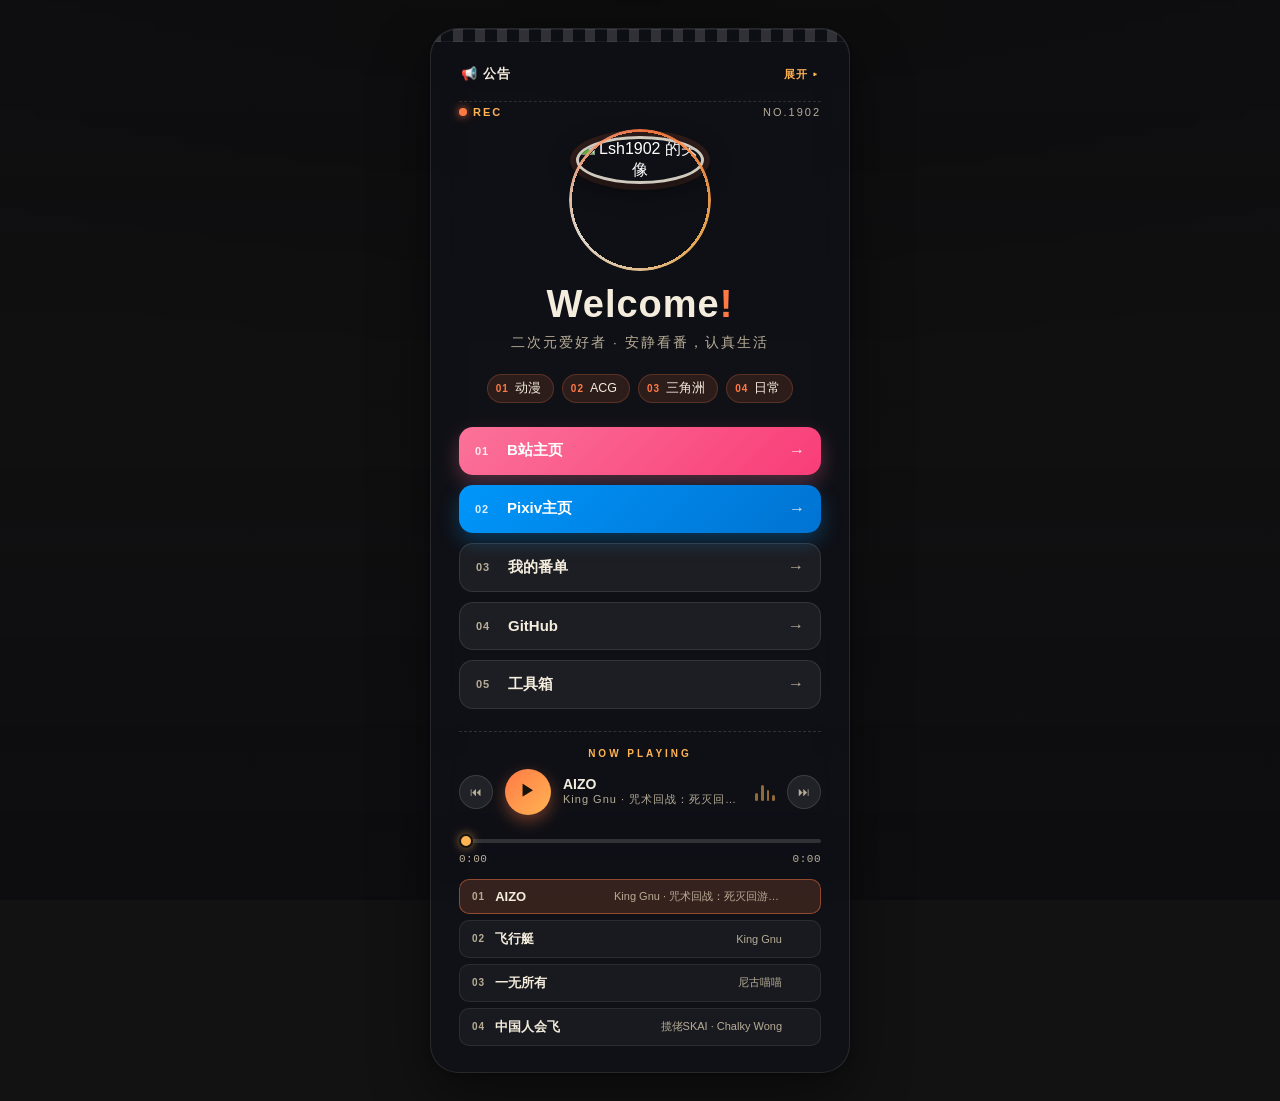
==== index.html @ d54d2b0d "feat: 提高主卡透明度透出背景，新增 Pixiv 主页按钮（Pixiv 蓝 #0096fa）" ====
<!DOCTYPE html>
<html lang="zh-CN">
<head>
  <meta charset="UTF-8" />
  <meta name="viewport" content="width=device-width, initial-scale=1.0"/>
  <meta name="color-scheme" content="dark" />
  <meta name="theme-color" content="#11131a" />
  <title>Lsh1902の主页</title>
  <meta name="description" content="Lsh1902 的个人主页 - 二次元爱好者，安静看番，认真生活。" />
  <!-- 预连接外部资源，减少连接建立延迟（jsDelivr 分发背景与音乐，img.cdn1.vip 仅存头像/图标） -->
  <link rel="preconnect" href="https://gcore.jsdelivr.net" crossorigin />
  <link rel="preconnect" href="https://img.cdn1.vip" crossorigin />
  <link rel="dns-prefetch" href="https://gcore.jsdelivr.net" />
  <link rel="dns-prefetch" href="https://img.cdn1.vip" />
  <link rel="icon" href="https://img.cdn1.vip/i/69c38360c02af_1774420832.webp" type="image/x-icon">
  <link rel="shortcut icon" href="https://img.cdn1.vip/i/69c38360c02af_1774420832.webp" type="image/x-icon">
  <!-- 预加载首屏关键资源：头像（LCP 元素），仅此一张 -->
  <link rel="preload" as="image" href="https://img.cdn1.vip/i/69c380c30640c_1774420163.jpg" />
  <style>
    :root {
      color-scheme: dark;    /* 系统深色模式：原生控件使用深色渲染，避免表单/滚动条变亮 */
      --ink: #f4ecdd;        /* 米白主文字 */
      --ink-dim: #b8ad97;    /* 次级文字 */
      --accent: #ff7a45;     /* 暖橙强调 */
      --accent-2: #ffb454;   /* 琥珀 */
      --bili: #fb7299;       /* B站品牌粉 */
      --pixiv: #0096fa;      /* Pixiv 品牌蓝 */
      --panel: rgba(17, 19, 26, 0.62);
      --panel-border: rgba(255, 255, 255, 0.1);
      --ease-out: cubic-bezier(0.22, 1, 0.36, 1);
    }

    * {
      margin: 0;
      padding: 0;
      box-sizing: border-box;
    }

    body {
      color-scheme: dark;    /* 与 :root 保持一致，body 层原生控件同样渲染为深色 */
      font-family: "PingFang SC", "Microsoft YaHei", "Hiragino Sans GB", sans-serif;
      min-height: 100vh;
      min-height: 100dvh;
      overflow-x: hidden;
      display: flex;
      align-items: center;
      justify-content: center;
      padding: clamp(16px, 4vw, 28px);
      position: relative;
      /* 防止Dark Reader修改body背景 */
      background: transparent !important;
    }

    /* 背景轮播样式 - 关键修复：添加!important和Dark Reader豁免 */
    .bg-slider {
      position: fixed !important;
      top: 0 !important;
      left: 0 !important;
      width: 100% !important;
      height: 100% !important;
      z-index: -9999 !important; /* 强制底层显示，避免被遮挡 */
      /* 豁免Dark Reader修改 */
      --darkreader-inline-bgimage: none !important;
      background: transparent !important;
    }
    .bg-slide {
      position: absolute !important;
      top: 0 !important;
      left: 0 !important;
      width: 100% !important;
      height: 100% !important;
      background-size: cover !important;
      background-position: center !important;
      opacity: 0 !important;
      transition: opacity 1.5s ease-in-out !important;
      /* 关键：禁止Dark Reader反转图片颜色 */
      filter: none !important;
      --darkreader-inline-filter: none !important;
    }
    .bg-slide.active {
      opacity: 1 !important; /* 强制显示激活的轮播图 */
    }

    /* 深色渐变遮罩：压暗轮播图，突出卡片、保证文字对比度 */
    body::before {
      content: '';
      position: fixed;
      top: 0;
      left: 0;
      width: 100%;
      height: 100%;
      background:
        radial-gradient(120% 80% at 50% 0%, rgba(0, 0, 0, 0.15) 0%, transparent 55%),
        linear-gradient(180deg, rgba(10, 10, 14, 0.42) 0%, rgba(10, 10, 14, 0.24) 45%, rgba(10, 10, 14, 0.56) 100%);
      pointer-events: none;
      z-index: -1;
      /* 豁免Dark Reader修改 */
      --darkreader-inline-bgimage: none !important;
      opacity: 1 !important;
    }

    .container {
      position: relative;
      z-index: 1;
      width: 100%;
      max-width: 420px;
    }

    /* ===== 主卡：磁带放映面板 ===== */
    .card {
      position: relative;
      background: var(--panel);
      backdrop-filter: blur(14px) saturate(1.15);
      -webkit-backdrop-filter: blur(14px) saturate(1.15);
      border-radius: 28px;
      padding: 30px 28px 26px;
      box-shadow:
        0 24px 60px rgba(0, 0, 0, 0.45),
        0 2px 8px rgba(0, 0, 0, 0.3),
        inset 0 1px 0 rgba(255, 255, 255, 0.08);
      border: 1px solid var(--panel-border);
      text-align: center;
      overflow: hidden;
      /* 适配Dark Reader的卡片背景 */
      --darkreader-inline-bgcolor: rgba(17, 19, 26, 0.62) !important;
      --darkreader-inline-border: 1px solid rgba(90, 90, 110, 0.4) !important;
    }

    /* 顶部胶片齿孔条 */
    .card::before {
      content: '';
      position: absolute;
      top: 0;
      left: 0;
      right: 0;
      height: 12px;
      background-image: repeating-linear-gradient(
        90deg,
        rgba(255, 255, 255, 0.14) 0 10px,
        transparent 10px 22px
      );
      border-bottom: 1px solid rgba(255, 255, 255, 0.06);
      --darkreader-inline-bgimage: none !important;
      filter: none !important;
    }

    /* 左上角 REC 标 / 右上角编号 */
    .card-top {
      display: flex;
      justify-content: space-between;
      align-items: center;
      margin: 2px 0 18px;
      font-size: 11px;
      letter-spacing: 2px;
      color: var(--ink-dim);
      text-transform: uppercase;
      --darkreader-inline-color: #b8ad97 !important;
    }
    .card-top .rec {
      display: inline-flex;
      align-items: center;
      gap: 6px;
      color: var(--accent-2);
      font-weight: 700;
      --darkreader-inline-color: #ffb454 !important;
    }
    .card-top .rec::before {
      content: '';
      width: 8px;
      height: 8px;
      border-radius: 50%;
      background: var(--accent);
      box-shadow: 0 0 8px rgba(255, 122, 69, 0.9);
      --darkreader-inline-bgcolor: #ff7a45 !important;
      --darkreader-inline-boxshadow: 0 0 8px rgba(255, 122, 69, 0.9) !important;
    }

    /* ===== 头像：唱片风格，外环缓转 ===== */
    .avatar-wrap {
      position: relative;
      width: 128px;
      height: 128px;
      margin: 4px auto 18px;
    }
    .avatar-ring {
      position: absolute;
      inset: -7px;
      border-radius: 50%;
      background: conic-gradient(from 0deg, var(--accent), var(--accent-2), var(--ink), var(--accent));
      animation: spin 16s linear infinite;
      -webkit-mask: radial-gradient(farthest-side, transparent calc(100% - 3px), #000 calc(100% - 3px));
              mask: radial-gradient(farthest-side, transparent calc(100% - 3px), #000 calc(100% - 3px));
      opacity: 0.9;
      --darkreader-inline-bgimage: none !important;
    }
    @keyframes spin {
      to { transform: rotate(360deg); }
    }
    .avatar {
      width: 128px;
      height: 128px;
      border-radius: 50%;
      object-fit: cover;
      border: 3px solid rgba(244, 236, 221, 0.85);
      box-shadow: 0 6px 24px rgba(0, 0, 0, 0.5), 0 0 0 6px rgba(255, 122, 69, 0.14);
      filter: none !important;
      --darkreader-inline-border: 3px solid rgba(244, 236, 221, 0.85) !important;
    }

    /* ===== 名字与签名 ===== */
    .name {
      font-size: clamp(30px, 8vw, 38px);
      font-weight: 800;
      letter-spacing: 1px;
      color: var(--ink);
      margin-bottom: 6px;
      line-height: 1.2;
      --darkreader-inline-color: #f4ecdd !important;
    }
    .name .dot {
      color: var(--accent);
      --darkreader-inline-color: #ff7a45 !important;
    }
    .sign {
      font-size: 13.5px;
      letter-spacing: 2px;
      color: var(--ink-dim);
      margin-bottom: 22px;
      --darkreader-inline-color: #b8ad97 !important;
    }

    /* ===== 标签：编号胶囊 ===== */
    .tags {
      display: flex;
      flex-wrap: wrap;
      justify-content: center;
      gap: 8px;
      margin-bottom: 24px;
    }
    .tag {
      display: inline-flex;
      align-items: center;
      gap: 6px;
      padding: 5px 12px 5px 8px;
      background: rgba(255, 122, 69, 0.12);
      color: var(--ink);
      border: 1px solid rgba(255, 122, 69, 0.22);
      border-radius: 999px;
      font-size: 12.5px;
      font-weight: 500;
      --darkreader-inline-bgcolor: rgba(255, 122, 69, 0.12) !important;
      --darkreader-inline-color: #f4ecdd !important;
      --darkreader-inline-border: 1px solid rgba(255, 122, 69, 0.22) !important;
    }
    .tag .no {
      font-size: 10px;
      font-weight: 800;
      color: var(--accent);
      letter-spacing: 1px;
      --darkreader-inline-color: #ff7a45 !important;
    }

    /* ===== 链接：目录式条目 ===== */
    .links {
      display: flex;
      flex-direction: column;
      gap: 10px;
      margin-bottom: 22px;
    }
    .btn {
      display: flex;
      align-items: center;
      gap: 12px;
      padding: 14px 16px;
      border-radius: 14px;
      text-decoration: none;
      font-weight: 600;
      font-size: 15px;
      color: var(--ink);
      background: rgba(255, 255, 255, 0.06);
      border: 1px solid rgba(255, 255, 255, 0.1);
      min-height: 48px;
      transition: transform 0.25s var(--ease-out), background 0.25s, box-shadow 0.25s, border-color 0.25s;
      --darkreader-inline-bgcolor: rgba(255, 255, 255, 0.06) !important;
      --darkreader-inline-color: #f4ecdd !important;
      --darkreader-inline-border: 1px solid rgba(255, 255, 255, 0.1) !important;
    }
    .btn .idx {
      font-size: 11px;
      font-weight: 800;
      letter-spacing: 1px;
      color: var(--ink-dim);
      width: 20px;
      text-align: left;
      --darkreader-inline-color: #b8ad97 !important;
    }
    .btn .label {
      flex: 1;
      text-align: left;
    }
    .btn .arrow {
      font-size: 16px;
      color: var(--ink-dim);
      transition: transform 0.25s var(--ease-out), color 0.25s;
      --darkreader-inline-color: #b8ad97 !important;
    }
    .btn:hover {
      transform: translateX(4px);
      background: rgba(255, 122, 69, 0.14);
      border-color: rgba(255, 122, 69, 0.4);
      box-shadow: 0 6px 18px rgba(0, 0, 0, 0.25);
    }
    .btn:hover .arrow {
      transform: translateX(3px);
      color: var(--accent);
      --darkreader-inline-color: #ff7a45 !important;
    }
    .btn:active {
      transform: translateX(1px) scale(0.99);
    }
    /* B站品牌粉突出 */
    .btn-bilibili {
      background: linear-gradient(135deg, var(--bili), #f93d78);
      border: none;
      color: #fff;
      box-shadow: 0 8px 20px rgba(251, 114, 153, 0.3);
      --darkreader-inline-bgimage: none !important;
      --darkreader-inline-bgcolor: #fb7299 !important;
      --darkreader-inline-color: #fff !important;
    }
    .btn-bilibili:hover {
      background: linear-gradient(135deg, #fb85a8, #f42e6f);
      transform: translateY(-2px) translateX(0);
      box-shadow: 0 12px 26px rgba(251, 114, 153, 0.4);
      --darkreader-inline-bgcolor: #fb85a8 !important;
    }
    .btn-bilibili .idx, .btn-bilibili .arrow { color: rgba(255, 255, 255, 0.85); }
    .btn-bilibili:hover .arrow { color: #fff; }

    /* Pixiv 品牌蓝突出 */
    .btn-pixiv {
      background: linear-gradient(135deg, var(--pixiv), #0073d2);
      border: none;
      color: #fff;
      box-shadow: 0 8px 20px rgba(0, 150, 246, 0.3);
      --darkreader-inline-bgimage: none !important;
      --darkreader-inline-bgcolor: #0096fa !important;
      --darkreader-inline-color: #fff !important;
    }
    .btn-pixiv:hover {
      background: linear-gradient(135deg, #1aa3ff, #0069c4);
      transform: translateY(-2px) translateX(0);
      box-shadow: 0 12px 26px rgba(0, 150, 246, 0.45);
      --darkreader-inline-bgcolor: #1aa3ff !important;
    }
    .btn-pixiv .idx, .btn-pixiv .arrow { color: rgba(255, 255, 255, 0.85); }
    .btn-pixiv:hover .arrow { color: #fff; }

    /* ===== 番单面板：紧贴「我的番单」按钮下方展开 ===== */
    .fav-panel {
      margin: 2px 0 14px;
      padding: 16px 14px 8px;
      border-radius: 16px;
      background: rgba(255, 255, 255, 0.05);
      border: 1px solid rgba(255, 255, 255, 0.1);
      text-align: left;
      --darkreader-inline-bgcolor: rgba(255, 255, 255, 0.05) !important;
      --darkreader-inline-border: 1px solid rgba(255, 255, 255, 0.1) !important;
    }
    .fav-group-title {
      font-size: 11px;
      letter-spacing: 2px;
      font-weight: 700;
      color: var(--accent-2);
      margin: 4px 0 8px;
      --darkreader-inline-color: #ffb454 !important;
    }
    .fav-group + .fav-group { margin-top: 10px; }
    .fav-item {
      display: flex;
      align-items: center;
      gap: 10px;
      padding: 10px 12px;
      margin-bottom: 6px;
      border-radius: 12px;
      text-decoration: none;
      font-size: 13.5px;
      font-weight: 600;
      background: linear-gradient(135deg, var(--bili), #f93d78);
      border: none;
      color: #fff;
      box-shadow: 0 4px 12px rgba(251, 114, 153, 0.25);
      transition: transform 0.2s var(--ease-out), box-shadow 0.2s;
      --darkreader-inline-bgimage: none !important;
      --darkreader-inline-bgcolor: #fb7299 !important;
      --darkreader-inline-color: #fff !important;
    }
    .fav-item:hover {
      transform: translateX(3px);
      box-shadow: 0 6px 16px rgba(251, 114, 153, 0.4);
      --darkreader-inline-bgcolor: #fb85a8 !important;
    }
    .fav-idx {
      font-size: 10px;
      font-weight: 800;
      letter-spacing: 1px;
      color: rgba(255, 255, 255, 0.75);
    }
    .fav-name { flex: 1; }
    .fav-item .arrow { color: rgba(255, 255, 255, 0.85); font-size: 15px; }

    /* ===== 音乐播放器：NOW PLAYING 条 ===== */
    .music-player {
      border-top: 1px dashed rgba(255, 255, 255, 0.14);
      padding-top: 16px;
      --darkreader-inline-border: 1px dashed rgba(255, 255, 255, 0.14) !important;
    }
    .now-label {
      font-size: 10px;
      letter-spacing: 3px;
      color: var(--accent-2);
      font-weight: 700;
      margin-bottom: 10px;
      text-transform: uppercase;
      --darkreader-inline-color: #ffb454 !important;
    }
    .music-row {
      display: flex;
      align-items: center;
      gap: 12px;
    }
    .music-title {
      flex: 1;
      min-width: 0; /* 允许 flex 收缩，防止长标题把控件挤出卡片 */
      text-align: left;
      font-size: 14px;
      color: var(--ink);
      font-weight: 600;
      --darkreader-inline-color: #f4ecdd !important;
    }
    .music-title small {
      display: block;
      font-size: 11px;
      font-weight: 400;
      color: var(--ink-dim);
      letter-spacing: 1px;
      white-space: nowrap;
      overflow: hidden;
      text-overflow: ellipsis;
      --darkreader-inline-color: #b8ad97 !important;
    }
    #trackName {
      display: block;
      white-space: nowrap;
      overflow: hidden;
      text-overflow: ellipsis;
    }
    .control-btn {
      width: 46px;
      height: 46px;
      border-radius: 50%;
      background: linear-gradient(135deg, var(--accent), var(--accent-2));
      color: #16130c;
      border: none;
      font-size: 16px;
      cursor: pointer;
      display: flex;
      align-items: center;
      justify-content: center;
      box-shadow: 0 6px 16px rgba(255, 122, 69, 0.4);
      transition: transform 0.2s var(--ease-out), box-shadow 0.2s, background 0.2s;
      --darkreader-inline-bgimage: none !important;
      --darkreader-inline-bgcolor: #ff7a45 !important;
      --darkreader-inline-color: #16130c !important;
    }
    .control-btn:hover {
      transform: scale(1.08);
      box-shadow: 0 8px 22px rgba(255, 122, 69, 0.55);
    }
    .control-btn:active {
      transform: scale(0.95);
    }
    /* 上一首 / 下一首：幽灵小圆钮 */
    .control-btn.mini-btn {
      width: 34px;
      height: 34px;
      font-size: 12px;
      background: rgba(255, 255, 255, 0.08);
      color: var(--ink-dim);
      box-shadow: none;
      border: 1px solid rgba(255, 255, 255, 0.12);
      --darkreader-inline-bgcolor: rgba(255, 255, 255, 0.08) !important;
      --darkreader-inline-color: #b8ad97 !important;
      --darkreader-inline-border: 1px solid rgba(255, 255, 255, 0.12) !important;
    }
    .control-btn.mini-btn:hover {
      color: var(--accent);
      background: rgba(255, 122, 69, 0.14);
      border-color: rgba(255, 122, 69, 0.4);
      --darkreader-inline-color: #ff7a45 !important;
      --darkreader-inline-bgcolor: rgba(255, 122, 69, 0.14) !important;
    }
    /* 均衡器动效 */
    .eq {
      display: inline-flex;
      align-items: flex-end;
      gap: 3px;
      height: 18px;
      width: 20px;
      opacity: 0.55;
    }
    .eq span {
      width: 3px;
      background: var(--accent-2);
      border-radius: 2px;
      animation: eq-bounce 1.1s ease-in-out infinite;
    }
    .eq span:nth-child(1) { height: 8px; animation-delay: 0s; }
    .eq span:nth-child(2) { height: 16px; animation-delay: 0.18s; }
    .eq span:nth-child(3) { height: 11px; animation-delay: 0.36s; }
    .eq span:nth-child(4) { height: 6px; animation-delay: 0.1s; }
    @keyframes eq-bounce {
      0%, 100% { transform: scaleY(0.5); }
      50% { transform: scaleY(1); }
    }

    /* ===== 播放进度条：轨道 + 滑块 + 时间 ===== */
    .progress-area {
      margin-top: 14px;
    }
    .progress {
      -webkit-appearance: none;
      appearance: none;
      width: 100%;
      height: 4px;
      border-radius: 999px;
      /* 已播放部分通过 --progress 变量动态填充 */
      background: linear-gradient(to right, var(--accent-2) 0%, var(--accent-2) var(--progress, 0%), rgba(255, 255, 255, 0.14) var(--progress, 0%));
      outline: none;
      cursor: pointer;
      /* Dark Reader 豁免：保留自绘轨道颜色 */
      --darkreader-inline-background: linear-gradient(to right, #ffb454 0%, #ffb454 var(--progress, 0%), rgba(255, 255, 255, 0.14) var(--progress, 0%)) !important;
    }
    .progress::-webkit-slider-thumb {
      -webkit-appearance: none;
      appearance: none;
      width: 14px;
      height: 14px;
      border-radius: 50%;
      background: var(--accent-2);
      border: 2px solid #16130c;
      box-shadow: 0 0 10px rgba(255, 180, 84, 0.55);
      transition: transform 0.15s var(--ease-out);
      --darkreader-inline-background: #ffb454 !important;
      --darkreader-inline-border: 2px solid #16130c !important;
      --darkreader-inline-boxshadow: 0 0 10px rgba(255, 180, 84, 0.55) !important;
    }
    .progress::-webkit-slider-thumb:hover {
      transform: scale(1.15);
    }
    .progress:focus-visible {
      box-shadow: 0 0 0 3px rgba(255, 180, 84, 0.3);
    }
    .progress::-moz-range-track {
      height: 4px;
      border-radius: 999px;
      background: rgba(255, 255, 255, 0.14);
      --darkreader-inline-background: rgba(255, 255, 255, 0.14) !important;
    }
    /* Firefox 依据 input value 自动填充已播放部分 */
    .progress::-moz-range-progress {
      height: 4px;
      border-radius: 999px;
      background: var(--accent-2);
      --darkreader-inline-background: #ffb454 !important;
    }
    .progress::-moz-range-thumb {
      width: 14px;
      height: 14px;
      border-radius: 50%;
      background: var(--accent-2);
      border: 2px solid #16130c;
      box-shadow: 0 0 10px rgba(255, 180, 84, 0.55);
      --darkreader-inline-background: #ffb454 !important;
      --darkreader-inline-border: 2px solid #16130c !important;
      --darkreader-inline-boxshadow: 0 0 10px rgba(255, 180, 84, 0.55) !important;
    }
    .progress-time {
      display: flex;
      justify-content: space-between;
      margin-top: 6px;
      font-family: "SFMono-Regular", Consolas, "Liberation Mono", monospace;
      font-size: 11px;
      letter-spacing: 0.5px;
      color: var(--ink-dim);
      --darkreader-inline-color: #b8ad97 !important;
    }

    /* ===== 完整歌曲列表 ===== */
    .song-list {
      list-style: none;
      margin: 14px 0 0;
      padding: 0;
      display: flex;
      flex-direction: column;
      gap: 6px;
    }
    .song-item {
      width: 100%;
      display: flex;
      align-items: center;
      gap: 10px;
      padding: 9px 12px;
      border-radius: 10px;
      border: 1px solid rgba(255, 255, 255, 0.08);
      background: rgba(255, 255, 255, 0.04);
      color: var(--ink);
      font-size: 13px;
      font-weight: 500;
      cursor: pointer;
      text-align: left;
      transition: background 0.2s, border-color 0.2s, transform 0.2s var(--ease-out);
      --darkreader-inline-bgcolor: rgba(255, 255, 255, 0.04) !important;
      --darkreader-inline-color: #f4ecdd !important;
      --darkreader-inline-border: 1px solid rgba(255, 255, 255, 0.08) !important;
    }
    .song-item:hover {
      background: rgba(255, 122, 69, 0.12);
      border-color: rgba(255, 122, 69, 0.3);
      --darkreader-inline-bgcolor: rgba(255, 122, 69, 0.12) !important;
    }
    .song-item.active {
      background: rgba(255, 122, 69, 0.16);
      border-color: rgba(255, 122, 69, 0.45);
      --darkreader-inline-bgcolor: rgba(255, 122, 69, 0.16) !important;
    }
    .song-idx {
      font-size: 10px;
      font-weight: 800;
      letter-spacing: 1px;
      color: var(--ink-dim);
      --darkreader-inline-color: #b8ad97 !important;
    }
    .song-name { flex: 1; font-weight: 600; }
    .song-meta {
      font-size: 11px;
      color: var(--ink-dim);
      max-width: 50%;
      white-space: nowrap;
      overflow: hidden;
      text-overflow: ellipsis;
      --darkreader-inline-color: #b8ad97 !important;
    }
    .song-state {
      width: 16px;
      text-align: center;
      color: var(--accent-2);
      --darkreader-inline-color: #ffb454 !important;
    }

    audio { display: none; }

    /* ===== 公告栏（Markdown）：置于卡片顶部，与播放器同款深色风格，多条可折叠/滚动 ===== */
    .announce {
      margin: 0 0 4px;
      padding: 0 0 12px;
      border-bottom: 1px dashed rgba(255, 255, 255, 0.12);
      text-align: left;
    }
    .announce-toggle {
      width: 100%;
      display: flex;
      align-items: center;
      justify-content: space-between;
      background: none;
      border: none;
      color: var(--ink);
      font-family: inherit;
      font-size: 13px;
      font-weight: 700;
      letter-spacing: 1px;
      cursor: pointer;
      padding: 6px 2px;
      --darkreader-inline-color: #f4ecdd !important;
    }
    .announce-toggle .arrow {
      color: var(--accent-2);
      font-size: 11px;
      font-weight: 600;
      --darkreader-inline-color: #ffb454 !important;
    }
    .announce-body {
      margin-top: 10px;
      max-height: 250px;
      overflow-y: auto;
      display: flex;
      flex-direction: column;
      gap: 8px;
      padding-right: 2px;
    }
    .announce-body[hidden] { display: none; }
    .announce-loading,
    .announce-empty,
    .announce-error {
      color: var(--ink-dim);
      font-size: 12px;
      text-align: center;
      padding: 12px 0;
      --darkreader-inline-color: #b8ad97 !important;
    }
    .announce-error { color: #e07a5f; --darkreader-inline-color: #e07a5f !important; }
    .announce-item {
      border: 1px solid rgba(255, 255, 255, 0.08);
      background: rgba(255, 255, 255, 0.035);
      border-radius: 12px;
      overflow: hidden;
      --darkreader-inline-bgcolor: rgba(255, 255, 255, 0.035) !important;
      --darkreader-inline-border: 1px solid rgba(255, 255, 255, 0.08) !important;
    }
    .announce-item summary {
      list-style: none;
      display: flex;
      align-items: center;
      gap: 8px;
      padding: 9px 12px;
      cursor: pointer;
      font-size: 12.5px;
      font-weight: 600;
      color: var(--ink);
      user-select: none;
      --darkreader-inline-color: #f4ecdd !important;
    }
    .announce-item summary::-webkit-details-marker { display: none; }
    .announce-item summary::after {
      content: '▸';
      margin-left: auto;
      color: var(--accent-2);
      transition: transform 0.2s var(--ease-out);
      --darkreader-inline-color: #ffb454 !important;
    }
    .announce-item[open] summary::after { transform: rotate(90deg); }
    .announce-date {
      flex: none;
      font-family: "SFMono-Regular", Consolas, "Liberation Mono", monospace;
      font-size: 10px;
      font-weight: 800;
      letter-spacing: 0.5px;
      color: var(--accent);
      background: rgba(255, 122, 69, 0.12);
      border: 1px solid rgba(255, 122, 69, 0.25);
      border-radius: 999px;
      padding: 2px 8px;
      --darkreader-inline-color: #ffb454 !important;
    }
    .announce-title { flex: 1; }
    .announce-content {
      padding: 2px 14px 12px;
      font-size: 12.5px;
      line-height: 1.7;
      color: var(--ink);
      --darkreader-inline-color: #f4ecdd !important;
    }
    .announce-content p { margin: 6px 0; }
    .announce-content ul,
    .announce-content ol { margin: 6px 0; padding-left: 18px; }
    .announce-content li { margin: 3px 0; }
    .announce-content code {
      font-family: "SFMono-Regular", Consolas, "Liberation Mono", monospace;
      background: rgba(255, 122, 69, 0.12);
      color: var(--accent-2);
      border-radius: 4px;
      padding: 1px 5px;
      font-size: 11.5px;
      --darkreader-inline-color: #ffb454 !important;
    }
    .announce-content pre {
      background: rgba(0, 0, 0, 0.35);
      border: 1px solid rgba(255, 255, 255, 0.08);
      border-radius: 8px;
      padding: 8px 10px;
      overflow-x: auto;
      --darkreader-inline-bgcolor: rgba(0, 0, 0, 0.35) !important;
    }
    .announce-content pre code { background: none; padding: 0; }
    .announce-content a { color: var(--accent-2); text-decoration: underline; }
    .announce-content blockquote {
      margin: 6px 0;
      padding-left: 10px;
      border-left: 3px solid var(--accent-2);
      color: var(--ink-dim);
      --darkreader-inline-color: #b8ad97 !important;
    }
    .announce-content hr {
      border: none;
      border-top: 1px solid rgba(255, 255, 255, 0.1);
      margin: 8px 0;
    }

    /* 键盘焦点可见 */
    a:focus-visible,
    button:focus-visible {
      outline: 2px solid var(--accent);
      outline-offset: 3px;
      border-radius: 12px;
    }

    /* ===== 小屏适配（≤ 480px）：触控友好、内容不溢出 ===== */
    @media (max-width: 480px) {
      body { padding: 12px; }
      /* 卡片：收窄内边距，圆角略减 */
      .card {
        padding: 22px 18px 20px;
        border-radius: 22px;
      }
      .card-top { margin: 0 0 14px; }
      /* 头像：小幅缩小，外环按比例收缩 */
      .avatar-wrap { width: 104px; height: 104px; margin: 2px auto 14px; }
      .avatar-ring { inset: -6px; }
      .avatar { width: 104px; height: 104px; }
      .name { font-size: 26px; }
      .sign { font-size: 12px; letter-spacing: 1.5px; margin-bottom: 18px; }
      .tags { gap: 6px; margin-bottom: 20px; }
      .tag { padding: 5px 10px 5px 7px; font-size: 12px; }
      .links { gap: 8px; margin-bottom: 18px; }
      /* 按钮：保持 ≥44px 触摸高度 */
      .btn { padding: 13px 14px; min-height: 48px; font-size: 14px; }
      /* 番单面板：收窄内边距，条目保持可点按高度 */
      .fav-panel { padding: 14px 12px 6px; }
      .fav-item { padding: 11px 12px; }
      /* 播放器：标题字号略降，进度条加粗放大滑块便于触控 */
      .music-player { padding-top: 14px; }
      .now-label { margin-bottom: 8px; }
      .music-title { font-size: 13px; }
      .music-title small { font-size: 10.5px; }
      .control-btn { width: 44px; height: 44px; }
      .control-btn.mini-btn { width: 32px; height: 32px; }
      .progress { height: 6px; }
      .progress::-webkit-slider-thumb { width: 20px; height: 20px; }
      .progress::-moz-range-thumb { width: 20px; height: 20px; }
      .progress::-moz-range-track { height: 6px; }
      .progress::-moz-range-progress { height: 6px; }
      .progress-time { font-size: 10.5px; }
      /* 歌曲列表：行高增大、元信息收窄，方便点按 */
      .song-list { gap: 6px; margin-top: 12px; }
      .song-item { padding: 12px; min-height: 44px; }
      .song-meta { max-width: 45%; }
    }

    /* 动效降级：尊重系统的"减少动态效果"偏好 */
    @media (prefers-reduced-motion: reduce) {
      .avatar-ring { animation: none; }
      .eq span { animation: none; }
      .bg-slide { transition: opacity 0.3s ease-in-out !important; }
      .btn, .control-btn, .arrow { transition: none; }
    }
  </style>
</head>

<body>
  <!-- 关键：添加data-darkreader-ignore属性，让Dark Reader完全忽略轮播层 -->
  <!-- 性能优化：所有背景图统一 data-bg 懒加载（轮播前一刻才请求），避免无 data-bg 被覆盖为 url('undefined') -->
  <div class="bg-slider" data-darkreader-ignore>
    <div class="bg-slide active" data-bg="https://gcore.jsdelivr.net/gh/Lsh1902/Lsh1902.github.io@main/assets/bg/bg1.bin" data-bg-m="https://gcore.jsdelivr.net/gh/Lsh1902/Lsh1902.github.io@main/assets/bg/bg1m.bin" data-mime="image/webp"></div>
    <div class="bg-slide" data-bg="https://gcore.jsdelivr.net/gh/Lsh1902/Lsh1902.github.io@main/assets/bg/bg2.bin" data-bg-m="https://gcore.jsdelivr.net/gh/Lsh1902/Lsh1902.github.io@main/assets/bg/bg2m.bin" data-mime="image/webp"></div>
    <div class="bg-slide" data-bg="https://gcore.jsdelivr.net/gh/Lsh1902/Lsh1902.github.io@main/assets/bg/bg3.bin" data-bg-m="https://gcore.jsdelivr.net/gh/Lsh1902/Lsh1902.github.io@main/assets/bg/bg3m.bin" data-mime="image/webp"></div>
    <div class="bg-slide" data-bg="https://gcore.jsdelivr.net/gh/Lsh1902/Lsh1902.github.io@main/assets/bg/bg4.bin" data-bg-m="https://gcore.jsdelivr.net/gh/Lsh1902/Lsh1902.github.io@main/assets/bg/bg4m.bin" data-mime="image/webp"></div>
    <div class="bg-slide" data-bg="https://gcore.jsdelivr.net/gh/Lsh1902/Lsh1902.github.io@main/assets/bg/bg5.bin" data-bg-m="https://gcore.jsdelivr.net/gh/Lsh1902/Lsh1902.github.io@main/assets/bg/bg5m.bin" data-mime="image/webp"></div>
    <div class="bg-slide" data-bg="https://gcore.jsdelivr.net/gh/Lsh1902/Lsh1902.github.io@main/assets/bg/bg6.bin" data-bg-m="https://gcore.jsdelivr.net/gh/Lsh1902/Lsh1902.github.io@main/assets/bg/bg6m.bin" data-mime="image/webp"></div>
  </div>

  <div class="container">
    <div class="card">

      <!-- 公告栏：从仓库根 announcements.md 拉取并渲染 Markdown，支持多条折叠/滚动 -->
      <div class="announce" id="announcePanel">
        <button class="announce-toggle" id="announceToggle" aria-expanded="false" aria-controls="announceBody" type="button">
          <span>📢 公告</span><span class="arrow">展开 ▸</span>
        </button>
        <div class="announce-body" id="announceBody" hidden>
          <div class="announce-loading">加载公告中…</div>
        </div>
      </div>

      <div class="card-top">
        <span class="rec">REC</span>
        <span class="no">NO.1902</span>
      </div>

      <div class="avatar-wrap">
        <span class="avatar-ring" aria-hidden="true"></span>
        <img class="avatar" src="https://img.cdn1.vip/i/69c380c30640c_1774420163.jpg" alt="Lsh1902 的头像" width="128" height="128" />
      </div>

      <h1 class="name">Welcome<span class="dot">!</span></h1>
      <p class="sign">二次元爱好者 · 安静看番，认真生活</p>

      <div class="tags">
        <span class="tag"><span class="no">01</span>动漫</span>
        <span class="tag"><span class="no">02</span>ACG</span>
        <span class="tag"><span class="no">03</span>三角洲</span>
        <span class="tag"><span class="no">04</span>日常</span>
      </div>

      <div class="links">
        <a href="https://space.bilibili.com/1895587617" target="_blank" rel="noopener" class="btn btn-bilibili">
          <span class="idx">01</span><span class="label">B站主页</span><span class="arrow">→</span>
        </a>
        <a href="https://www.pixiv.net/users/82881248" target="_blank" rel="noopener" class="btn btn-pixiv">
          <span class="idx">02</span><span class="label">Pixiv主页</span><span class="arrow">→</span>
        </a>
        <a href="javascript:void(0)" class="btn btn-love" id="favoriteBtn" aria-expanded="false" aria-controls="favPanel">
          <span class="idx">03</span><span class="label">我的番单</span><span class="arrow">→</span>
        </a>
        <!-- 番单面板：点击「我的番单」展开，面板紧跟按钮下方 -->
        <div class="fav-panel" id="favPanel" hidden>
          <div class="fav-group">
            <div class="fav-group-title">魔法禁书目录系列</div>
            <a href="https://www.bilibili.com/bangumi/play/ss963" target="_blank" rel="noopener" class="fav-item">
              <span class="fav-idx">01</span><span class="fav-name">魔法禁书目录 第一季</span><span class="arrow">→</span>
            </a>
            <a href="https://www.bilibili.com/bangumi/play/ss964" target="_blank" rel="noopener" class="fav-item">
              <span class="fav-idx">02</span><span class="fav-name">魔法禁书目录 Ⅱ</span><span class="arrow">→</span>
            </a>
            <a href="https://www.bilibili.com/bangumi/play/ss25617" target="_blank" rel="noopener" class="fav-item">
              <span class="fav-idx">03</span><span class="fav-name">魔法禁书目录 Ⅲ</span><span class="arrow">→</span>
            </a>
          </div>
          <div class="fav-group">
            <div class="fav-group-title">某科学的超电磁炮系列</div>
            <a href="https://www.bilibili.com/bangumi/play/ss425" target="_blank" rel="noopener" class="fav-item">
              <span class="fav-idx">04</span><span class="fav-name">某科学的超电磁炮</span><span class="arrow">→</span>
            </a>
            <a href="https://www.bilibili.com/bangumi/play/ss427" target="_blank" rel="noopener" class="fav-item">
              <span class="fav-idx">05</span><span class="fav-name">某科学的超电磁炮 S</span><span class="arrow">→</span>
            </a>
            <a href="https://www.bilibili.com/bangumi/play/ss29325" target="_blank" rel="noopener" class="fav-item">
              <span class="fav-idx">06</span><span class="fav-name">某科学的超电磁炮 T</span><span class="arrow">→</span>
            </a>
          </div>
        </div>
        <a href="https://github.com/Lsh1902" target="_blank" rel="noopener" class="btn btn-github">
          <span class="idx">04</span><span class="label">GitHub</span><span class="arrow">→</span>
        </a>
        <a href="/tools/" target="_blank" rel="noopener" class="btn btn-tools">
          <span class="idx">05</span><span class="label">工具箱</span><span class="arrow">→</span>
        </a>
      </div>

      <div class="music-player">
        <div class="now-label">Now Playing</div>
        <div class="music-row">
          <button class="control-btn mini-btn" id="prevBtn" aria-label="上一首" title="上一首">⏮</button>
          <button class="control-btn" id="playBtn" aria-label="播放或暂停背景音乐" aria-pressed="false">▶</button>
          <div class="music-title">
            <span id="trackName">AIZO</span>
            <small id="trackMeta">King Gnu · 咒术回战：死灭回游 OP</small>
          </div>
          <div class="eq" aria-hidden="true">
            <span></span><span></span><span></span><span></span>
          </div>
          <button class="control-btn mini-btn" id="nextBtn" aria-label="下一首" title="下一首">⏭</button>
        </div>
        <!-- 进度条：显示当前时间/总时长，支持点击与拖动 seek（--progress 变量驱动已播放填充） -->
        <div class="progress-area">
          <input type="range" class="progress" id="progress" min="0" max="100" value="0" step="0.1"
                 aria-label="播放进度" aria-valuemin="0" aria-valuemax="100" aria-valuenow="0" />
          <div class="progress-time">
            <span id="timeCurrent">0:00</span>
            <span id="timeTotal">0:00</span>
          </div>
        </div>
        <!-- preload="auto"：进入网站即开始加载音频，点击播放时无需等待下载 -->
        <audio id="bgm" preload="auto"></audio>
        <!-- 完整歌曲列表：支持点击任意曲目直接切换 -->
        <ul class="song-list" id="songList" aria-label="歌曲列表"></ul>
      </div>
    </div>
  </div>

  <!-- 公告渲染库：marked via fastly jsDelivr（站内统一镜像源），加载失败时由内置迷你渲染器兜底 -->
  <script src="https://gcore.jsdelivr.net/npm/marked@12.0.2/marked.min.js"></script>

  <script>
    /* ═══════════ 播放器模块 ═══════════ */
    // —— 1. 元素引用 ——
    const bgm = document.getElementById('bgm');
    const playBtn = document.getElementById('playBtn');
    const prevBtn = document.getElementById('prevBtn');
    const nextBtn = document.getElementById('nextBtn');
    const trackName = document.getElementById('trackName');
    const trackMeta = document.getElementById('trackMeta');
    const eqBars = document.querySelectorAll('.eq span');
    const songList = document.getElementById('songList');
    const progress = document.getElementById('progress');
    const timeCurrent = document.getElementById('timeCurrent');
    const timeTotal = document.getElementById('timeTotal');

    // —— 1.5 资源加解密：XOR 逐字节解码（密钥与 scripts/xor_crypto.py 完全一致）——
    const XOR_KEY = 'Lsh1902-Tape-XOR-Key!@#2026';
    // 将加密字节流按密钥逐字节异或，还原为原始媒体数据
    function xorDecode(buf) {
      const key = new TextEncoder().encode(XOR_KEY);
      const out = new Uint8Array(buf.byteLength);
      for (let i = 0; i < buf.byteLength; i++) {
        out[i] = buf[i] ^ key[i % key.length];
      }
      return out;
    }
    // fetch 加密资源 -> XOR 解码 -> Blob 对象 URL，供 <audio> / <img> 使用（背景音乐/轮播均走此通道）
    async function fetchDecoded(url, mime) {
      const res = await fetch(url);
      if (!res.ok) throw new Error('fetch failed ' + res.status);
      const raw = new Uint8Array(await res.arrayBuffer());
      return URL.createObjectURL(new Blob([xorDecode(raw)], { type: mime }));
    }

    // —— 2. 播放列表与状态 ——
    const MUSIC_BASE = 'https://gcore.jsdelivr.net/gh/Lsh1902/Lsh1902.github.io@main/assets/music/';
    const playlist = [
      { src: MUSIC_BASE + 'song1.bin', name: 'AIZO', meta: 'King Gnu · 咒术回战：死灭回游 OP' },
      { src: MUSIC_BASE + 'song2.bin', name: '飞行艇', meta: 'King Gnu' },
      { src: MUSIC_BASE + 'song3.bin', name: '一无所有', meta: '尼古喵喵' },
      { src: MUSIC_BASE + 'song4.bin', name: '中国人会飞', meta: '揽佬SKAI · Chalky Wong' }
    ];
    let current = 0;        // 当前曲目索引
    let isPlaying = false;  // 是否正在播放
    let isSeeking = false;  // 是否正在拖动进度条（拖动期间暂停 UI 同步）

    // —— 3. 进度条：时间格式化 / 同步 / 重置 / seek ——
    function formatTime(sec) {
      if (!isFinite(sec) || sec < 0) sec = 0;
      sec = Math.floor(sec);
      return Math.floor(sec / 60) + ':' + String(sec % 60).padStart(2, '0');
    }
    function updateProgressUI() {
      const dur = bgm.duration || 0;
      const cur = bgm.currentTime || 0;
      const pct = dur ? (cur / dur) * 100 : 0;
      progress.value = pct;
      progress.style.setProperty('--progress', pct + '%');
      progress.setAttribute('aria-valuenow', String(Math.round(pct)));
      timeCurrent.textContent = formatTime(cur);
      timeTotal.textContent = formatTime(dur);
    }
    function resetProgress() {
      isSeeking = false;
      progress.value = 0;
      progress.style.setProperty('--progress', '0%');
      progress.setAttribute('aria-valuenow', '0');
      timeCurrent.textContent = '0:00';
      timeTotal.textContent = '0:00';
    }
    function onSeek() {
      if (!bgm.duration) return;
      isSeeking = true;
      const t = (progress.value / 100) * bgm.duration;
      bgm.currentTime = t;
      timeCurrent.textContent = formatTime(t);
    }

    // —— 4. 曲目加载与播放控制（加密资源：fetch -> XOR 解码 -> Blob URL 赋给 <audio>） ——
    let trackLoadSeq = 0;     // loadTrack 递增序号，用于丢弃过期的异步加载结果（快速切歌时不串台）
    async function loadTrack(idx, autoplay) {
      current = (idx + playlist.length) % playlist.length;
      const item = playlist[current];
      trackName.textContent = item.name;
      trackMeta.textContent = item.meta;
      resetProgress(); // 切换曲目时重置进度条
      if (typeof updateSongActive === 'function') updateSongActive();
      const seq = ++trackLoadSeq;
      try {
        const url = await fetchDecoded(item.src, 'audio/mp4');
        if (seq !== trackLoadSeq) return;   // 期间又切了歌，丢弃本次结果
        if (bgm.src && bgm.src.startsWith('blob:')) URL.revokeObjectURL(bgm.src); // 释放上一首的 Blob
        bgm.src = url;
        if (autoplay) {
          // 部分浏览器对自动播放有限制，捕获 reject 避免报错
          const p = bgm.play();
          if (p && p.catch) p.catch(() => {});
        }
      } catch (e) {
        // 资源加载/解码失败：静默，页面其余功能不受影响
      }
    }
    function setPlaying(state) {
      isPlaying = state;
      playBtn.textContent = state ? '⏸' : '▶';
      playBtn.setAttribute('aria-pressed', String(state));
      // 均衡器随播放状态启停
      eqBars.forEach((b) => { b.style.animationPlayState = state ? 'running' : 'paused'; });
      if (typeof updateSongActive === 'function') updateSongActive();
    }
    function togglePlay() {
      if (!bgm.src) { loadTrack(0, true); setPlaying(true); return; }
      if (isPlaying) {
        bgm.pause();
        setPlaying(false);
      } else {
        const p = bgm.play();
        if (p && p.catch) p.catch(() => {});
        setPlaying(true);
      }
    }

    // —— 5. 事件绑定 ——
    playBtn.addEventListener('click', togglePlay);
    prevBtn.addEventListener('click', () => { loadTrack(current - 1, true); setPlaying(true); });
    nextBtn.addEventListener('click', () => { loadTrack(current + 1, true); setPlaying(true); });
    // 一首播完自动切下一首，形成连续播放列表
    bgm.addEventListener('ended', () => { loadTrack(current + 1, true); setPlaying(true); });
    // 元数据就绪 / 播放过程中实时同步进度条（拖动期间跳过）
    bgm.addEventListener('loadedmetadata', updateProgressUI);
    bgm.addEventListener('timeupdate', () => { if (!isSeeking) updateProgressUI(); });
    // 点击 / 拖动进度条 seek；松开时结束拖动状态
    progress.addEventListener('input', onSeek);
    progress.addEventListener('change', () => { isSeeking = false; });

    // —— 6. 初始化：载入第一首曲目信息（不自动播放，但立即 fetch 解密并开始加载音频） ——
    loadTrack(0, false);

    // "我的番单"按钮：展开/收起番单面板（魔法禁书目录 & 超电磁炮系列，附B站链接）
    const favoriteBtn = document.getElementById('favoriteBtn');
    const favPanel = document.getElementById('favPanel');
    if (favoriteBtn && favPanel) {
      favoriteBtn.addEventListener('click', (e) => {
        e.preventDefault();
        const opening = favPanel.hidden;
        favPanel.hidden = !opening;
        favoriteBtn.setAttribute('aria-expanded', String(opening));
        favoriteBtn.querySelector('.label').textContent = opening ? '收起番单' : '我的番单';
        favoriteBtn.querySelector('.arrow').textContent = opening ? '↑' : '→';
      });
    }

    // 完整歌曲列表：渲染所有曲目，支持点击任意歌曲直接切换
    function updateSongActive() {
      if (!songList) return;
      const items = songList.querySelectorAll('.song-item');
      items.forEach((el, i) => {
        const on = (i === current);
        el.classList.toggle('active', on);
        const st = el.querySelector('.song-state');
        if (st) st.textContent = (on && isPlaying) ? '♪' : '';
      });
    }
    function renderPlaylist() {
      if (!songList) return;
      songList.innerHTML = '';
      playlist.forEach((t, i) => {
        const li = document.createElement('li');
        const btn = document.createElement('button');
        btn.type = 'button';
        btn.className = 'song-item';
        btn.setAttribute('aria-label', '播放 ' + t.name);
        btn.innerHTML =
          '<span class="song-idx">' + String(i + 1).padStart(2, '0') + '</span>' +
          '<span class="song-name">' + t.name + '</span>' +
          '<span class="song-meta">' + t.meta + '</span>' +
          '<span class="song-state"></span>';
        btn.addEventListener('click', () => {
          if (i === current) {
            // 点击当前曲目：播放/暂停切换
            if (isPlaying) {
              bgm.pause();
              setPlaying(false);
            } else {
              const p = bgm.play();
              if (p && p.catch) p.catch(() => {});
              setPlaying(true);
            }
          } else {
            loadTrack(i, true);
            setPlaying(true);
          }
          updateSongActive();
        });
        li.appendChild(btn);
        songList.appendChild(li);
      });
      updateSongActive();
    }
    renderPlaylist();

    // 背景轮播逻辑（懒加载 + 加密资源解码版）
    const slides = document.querySelectorAll('.bg-slide');
    const bgCache = {};          // 已解码背景 Blob URL 缓存，避免重复请求
    let currentSlide = 0;
    let timer = null;
    const SLIDE_INTERVAL = 5000;
    // 移动端背景集：视口 <=768px 时使用竖屏集 data-bg-m，桌面端保持横屏集 data-bg
    const mobileBgMq = window.matchMedia('(max-width: 768px)');
    const isMobileBg = () => mobileBgMq.matches;
    function bgSrcFor(s) {
      return (isMobileBg() && s.dataset.bgM) ? s.dataset.bgM : s.dataset.bg;
    }

    // fetch 加密背景 -> XOR 解码 -> Blob URL（带缓存）
    async function loadBg(src) {
      if (bgCache[src]) return bgCache[src];
      const url = await fetchDecoded(src, 'image/webp');
      bgCache[src] = url;
      return url;
    }

    // 异步应用背景：仅对带背景 URL 的幻灯片设置，避免无背景被覆盖成 url('undefined')
    async function applyBg(idx) {
      const s = slides[idx];
      if (!s) return;
      const src = bgSrcFor(s);
      if (!src || s.dataset.loaded === src) return;
      try {
        const url = await loadBg(src);
        if (s.dataset.loaded === src) return;   // 等待期间已处理
        s.style.backgroundImage = "url('" + url + "')";
        s.dataset.loaded = src;
      } catch (e) { /* 加载失败静默：保持无背景，页面不崩 */ }
    }

    function goTo(idx) {
      applyBg(idx);
      slides.forEach((s, i) => s.classList.toggle('active', i === idx));
      currentSlide = idx;
      // 预先解码缓存下一张，切换时无需等待
      const next = slides[(idx + 1) % slides.length];
      if (next) {
        const ns = bgSrcFor(next);
        if (ns && next.dataset.loaded !== ns) loadBg(ns);
      }
    }

    function nextSlide() {
      goTo((currentSlide + 1) % slides.length);
    }

    function startSlider() {
      if (timer) return;
      timer = setInterval(nextSlide, SLIDE_INTERVAL);
    }

    function stopSlider() {
      if (timer) { clearInterval(timer); timer = null; }
    }

    if (slides.length > 0) {
      // 首屏显示 bg1，轮播正常从 bg1 开始
      goTo(0);
      startSlider();
      // 页面在后台时暂停轮播，减少无谓的图片加载与性能消耗
      document.addEventListener('visibilitychange', () => {
        if (document.hidden) stopSlider(); else startSlider();
      });
      // 视口宽度跨过 768px 断点时：清空已加载背景并切到对应背景集，从当前序号重新开始
      function switchBgSet() {
        stopSlider();
        slides.forEach((s) => {
          s.dataset.loaded = '';
          s.style.backgroundImage = '';
        });
        goTo(currentSlide);
        startSlider();
      }
      if (mobileBgMq.addEventListener) mobileBgMq.addEventListener('change', switchBgSet);
      else if (mobileBgMq.addListener) mobileBgMq.addListener(switchBgSet);
    }

    // ═══════════ 公告栏模块 ═══════════
    // 从仓库根 announcements.md 拉取公告（fastly jsDelivr + 时间戳绕缓存），
    // 以 "## 日期 标题" 为分隔拆分多条，正文用 marked 渲染（加载失败时用内置迷你渲染器兜底）
    (function () {
      const announceToggle = document.getElementById('announceToggle');
      const announceBody = document.getElementById('announceBody');
      if (!announceToggle || !announceBody) return;

      announceToggle.addEventListener('click', () => {
        const opening = announceBody.hidden;
        announceBody.hidden = !opening;
        announceToggle.setAttribute('aria-expanded', String(opening));
        const arrow = announceToggle.querySelector('.arrow');
        if (arrow) arrow.textContent = opening ? '收起 ▾' : '展开 ▸';
      });

      const MD_URL = 'https://gcore.jsdelivr.net/gh/Lsh1902/Lsh1902.github.io@main/announcements.md?t=' + Date.now();

      // 迷你 Markdown 渲染器：marked 不可用时的降级（先转义 HTML，支持标题/加粗/斜体/链接/代码/列表/引用/代码块/分隔线）
      function escapeHtml(s) {
        return s.replace(/&/g, '&amp;').replace(/</g, '&lt;').replace(/>/g, '&gt;')
                .replace(/"/g, '&quot;').replace(/'/g, '&#39;');
      }
      function miniRender(src) {
        const lines = escapeHtml(src).split(/\n/);
        const out = [];
        let inList = null, inCode = false, codeBuf = [];
        const flushList = () => { if (inList) { out.push('</' + inList + '>'); inList = null; } };
        for (const raw of lines) {
          let line = raw;
          if (inCode) {
            if (/^\s*```\s*$/.test(line)) { inCode = false; out.push('<pre><code>' + codeBuf.join('\n') + '</code></pre>'); codeBuf = []; }
            else codeBuf.push(line);
            continue;
          }
          if (/^\s*```/.test(line)) { flushList(); inCode = true; codeBuf = []; continue; }
          line = line.replace(/\*\*(.+?)\*\*/g, '<strong>$1</strong>')
                     .replace(/\*(.+?)\*/g, '<em>$1</em>')
                     .replace(/`([^`]+)`/g, '<code>$1</code>')
                     .replace(/\[([^\]]+)\]\(([^)]+)\)/g, '<a href="$2" target="_blank" rel="noopener">$1</a>');
          const h = line.match(/^(#{1,6})\s+(.*)$/);
          if (h) { flushList(); out.push('<h' + h[1].length + '>' + h[2] + '</h' + h[1].length + '>'); continue; }
          const q = line.match(/^>\s?(.*)$/);
          if (q) { flushList(); out.push('<blockquote>' + q[1] + '</blockquote>'); continue; }
          // 注意：行先被 escapeHtml 转义，因此引用符 ">" 已变为 "&gt;"
          if (q) {} else { const q2 = line.match(/^&gt;\s?(.*)$/); if (q2) { flushList(); out.push('<blockquote>' + q2[1] + '</blockquote>'); continue; } }
          const ul = line.match(/^\s*[-*+]\s+(.*)$/);
          if (ul) { if (inList !== 'ul') { flushList(); out.push('<ul>'); inList = 'ul'; } out.push('<li>' + ul[1] + '</li>'); continue; }
          const ol = line.match(/^\s*\d+\.\s+(.*)$/);
          if (ol) { if (inList !== 'ol') { flushList(); out.push('<ol>'); inList = 'ol'; } out.push('<li>' + ol[1] + '</li>'); continue; }
          flushList();
          if (/^\s*---+/.test(line)) { out.push('<hr>'); continue; }
          if (/^\s*$/.test(line)) { continue; }
          out.push('<p>' + line + '</p>');
        }
        if (inCode) out.push('<pre><code>' + codeBuf.join('\n') + '</code></pre>');
        flushList();
        return out.join('\n');
      }
      function renderMd(src) {
        if (typeof marked !== 'undefined' && marked && marked.parse) {
          try { return marked.parse(src); } catch (e) { /* 内部错误走兜底 */ }
        }
        return miniRender(src);
      }

      // 拆分：每个 "## " 开头的行为一条公告；标题行首 token 若为日期则单独提取
      function parseAnnouncements(md) {
        const items = [];
        let cur = null;
        for (const line of md.split(/\r?\n/)) {
          const m = line.match(/^##\s+(.*)$/);
          if (m) {
            if (cur) items.push(cur);
            cur = { rawTitle: m[1].trim(), body: [] };
          } else if (cur) {
            cur.body.push(line);
          }
        }
        if (cur) items.push(cur);
        return items.map((it) => {
          let date = '', title = it.rawTitle;
          const dm = it.rawTitle.match(/^(\d{4}-\d{2}-\d{2})\s*(.*)$/);
          if (dm) { date = dm[1]; title = dm[2] || date; }
          while (it.body.length && /^\s*$/.test(it.body[0])) it.body.shift();
          while (it.body.length && /^\s*$/.test(it.body[it.body.length - 1])) it.body.pop();
          return { date, title, body: it.body.join('\n') };
        }).filter((it) => it.title || it.body.trim());
      }

      async function loadAnnouncements() {
        announceBody.innerHTML = '<div class="announce-loading">加载公告中…</div>';
        let md = '';
        try {
          const res = await fetch(MD_URL, { cache: 'no-store' });
          if (!res.ok) throw new Error('HTTP ' + res.status);
          md = await res.text();
        } catch (e) {
          announceBody.innerHTML = '<div class="announce-error">公告加载失败：' + escapeHtml(String((e && e.message) || e)) + '</div>';
          return;
        }
        const items = parseAnnouncements(md);
        if (!items.length) {
          announceBody.innerHTML = '<div class="announce-empty">暂无公告</div>';
          return;
        }
        announceBody.innerHTML = '';
        for (const it of items) {
          const det = document.createElement('details');
          det.className = 'announce-item';
          const sum = document.createElement('summary');
          if (it.date) {
            const d = document.createElement('span');
            d.className = 'announce-date';
            d.textContent = it.date;
            sum.appendChild(d);
          }
          const t = document.createElement('span');
          t.className = 'announce-title';
          t.textContent = it.title;
          sum.appendChild(t);
          const content = document.createElement('div');
          content.className = 'announce-content';
          content.innerHTML = it.body ? renderMd(it.body) : '';
          det.appendChild(sum);
          det.appendChild(content);
          announceBody.appendChild(det);
        }
      }

      loadAnnouncements();
    })();
  </script>
</body>
</html>
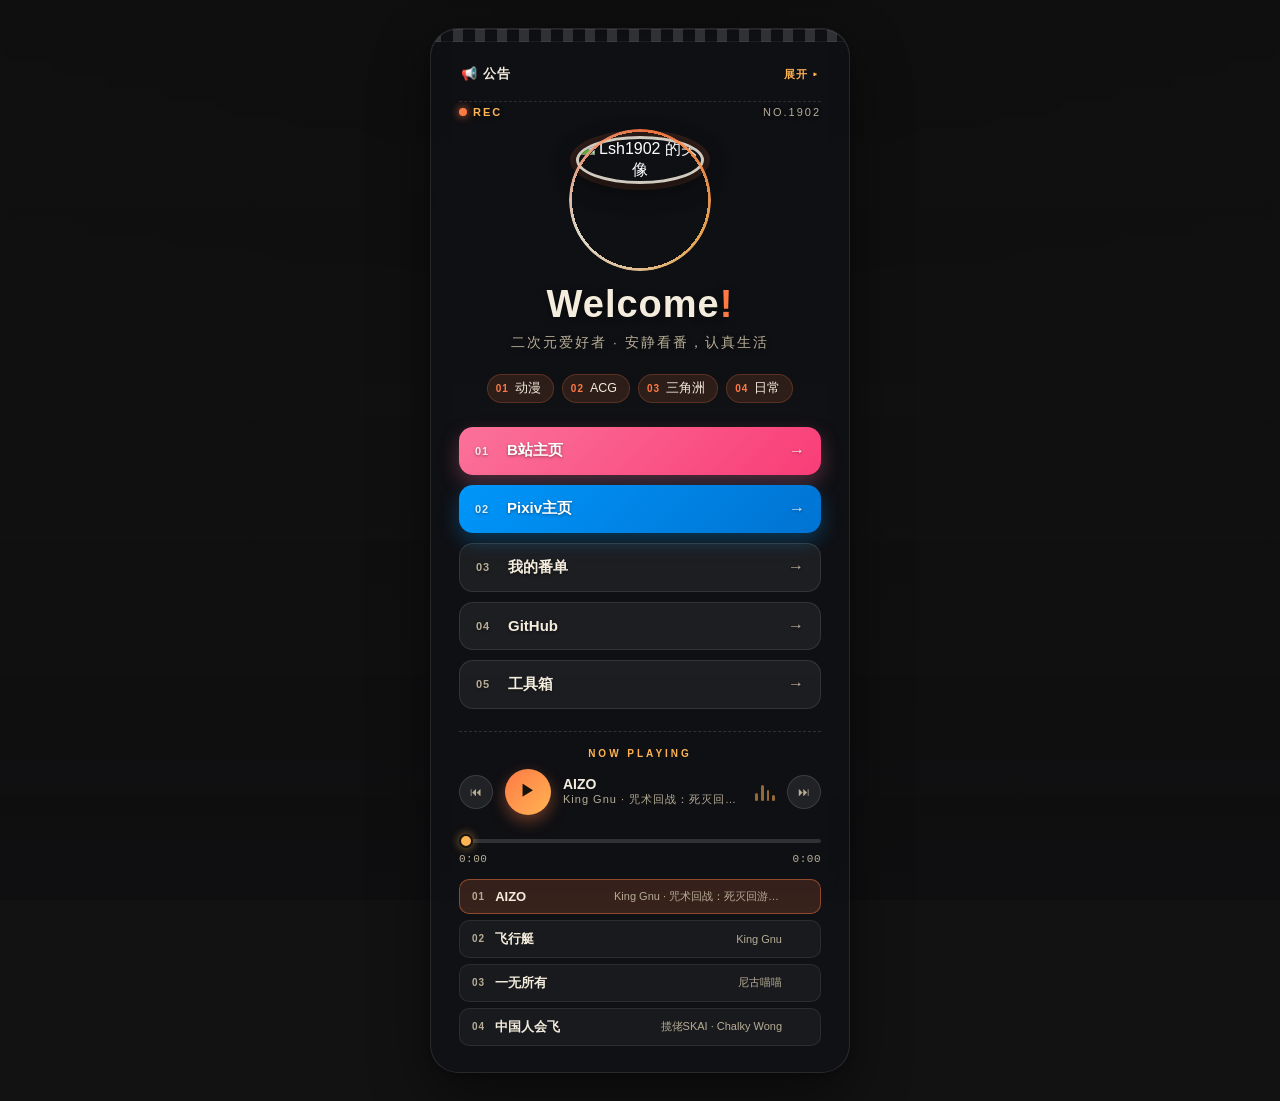
==== commit 14edc45b: "feat: 主卡透明度再降（--panel 0.62->0.40, blur 14->8px），背景人物清晰可见" ====
--- a/index.html
+++ b/index.html
@@ -25,7 +25,7 @@
       --accent-2: #ffb454;   /* 琥珀 */
       --bili: #fb7299;       /* B站品牌粉 */
       --pixiv: #0096fa;      /* Pixiv 品牌蓝 */
-      --panel: rgba(17, 19, 26, 0.62);
+      --panel: rgba(17, 19, 26, 0.40);
       --panel-border: rgba(255, 255, 255, 0.1);
       --ease-out: cubic-bezier(0.22, 1, 0.36, 1);
     }
@@ -90,8 +90,8 @@
       width: 100%;
       height: 100%;
       background:
-        radial-gradient(120% 80% at 50% 0%, rgba(0, 0, 0, 0.15) 0%, transparent 55%),
-        linear-gradient(180deg, rgba(10, 10, 14, 0.42) 0%, rgba(10, 10, 14, 0.24) 45%, rgba(10, 10, 14, 0.56) 100%);
+        radial-gradient(120% 80% at 50% 0%, rgba(0, 0, 0, 0.10) 0%, transparent 55%),
+        linear-gradient(180deg, rgba(10, 10, 14, 0.28) 0%, rgba(10, 10, 14, 0.16) 45%, rgba(10, 10, 14, 0.38) 100%);
       pointer-events: none;
       z-index: -1;
       /* 豁免Dark Reader修改 */
@@ -110,8 +110,8 @@
     .card {
       position: relative;
       background: var(--panel);
-      backdrop-filter: blur(14px) saturate(1.15);
-      -webkit-backdrop-filter: blur(14px) saturate(1.15);
+      backdrop-filter: blur(8px) saturate(1.15);
+      -webkit-backdrop-filter: blur(8px) saturate(1.15);
       border-radius: 28px;
       padding: 30px 28px 26px;
       box-shadow:
@@ -122,7 +122,7 @@
       text-align: center;
       overflow: hidden;
       /* 适配Dark Reader的卡片背景 */
-      --darkreader-inline-bgcolor: rgba(17, 19, 26, 0.62) !important;
+      --darkreader-inline-bgcolor: rgba(17, 19, 26, 0.40) !important;
       --darkreader-inline-border: 1px solid rgba(90, 90, 110, 0.4) !important;
     }
 
@@ -154,6 +154,7 @@
       letter-spacing: 2px;
       color: var(--ink-dim);
       text-transform: uppercase;
+      text-shadow: 0 1px 4px rgba(0, 0, 0, 0.45);
       --darkreader-inline-color: #b8ad97 !important;
     }
     .card-top .rec {
@@ -215,6 +216,7 @@
       color: var(--ink);
       margin-bottom: 6px;
       line-height: 1.2;
+      text-shadow: 0 2px 8px rgba(0, 0, 0, 0.55);
       --darkreader-inline-color: #f4ecdd !important;
     }
     .name .dot {
@@ -226,6 +228,7 @@
       letter-spacing: 2px;
       color: var(--ink-dim);
       margin-bottom: 22px;
+      text-shadow: 0 1px 5px rgba(0, 0, 0, 0.5);
       --darkreader-inline-color: #b8ad97 !important;
     }
 
@@ -281,6 +284,7 @@
       border: 1px solid rgba(255, 255, 255, 0.1);
       min-height: 48px;
       transition: transform 0.25s var(--ease-out), background 0.25s, box-shadow 0.25s, border-color 0.25s;
+      text-shadow: 0 1px 3px rgba(0, 0, 0, 0.4);
       --darkreader-inline-bgcolor: rgba(255, 255, 255, 0.06) !important;
       --darkreader-inline-color: #f4ecdd !important;
       --darkreader-inline-border: 1px solid rgba(255, 255, 255, 0.1) !important;
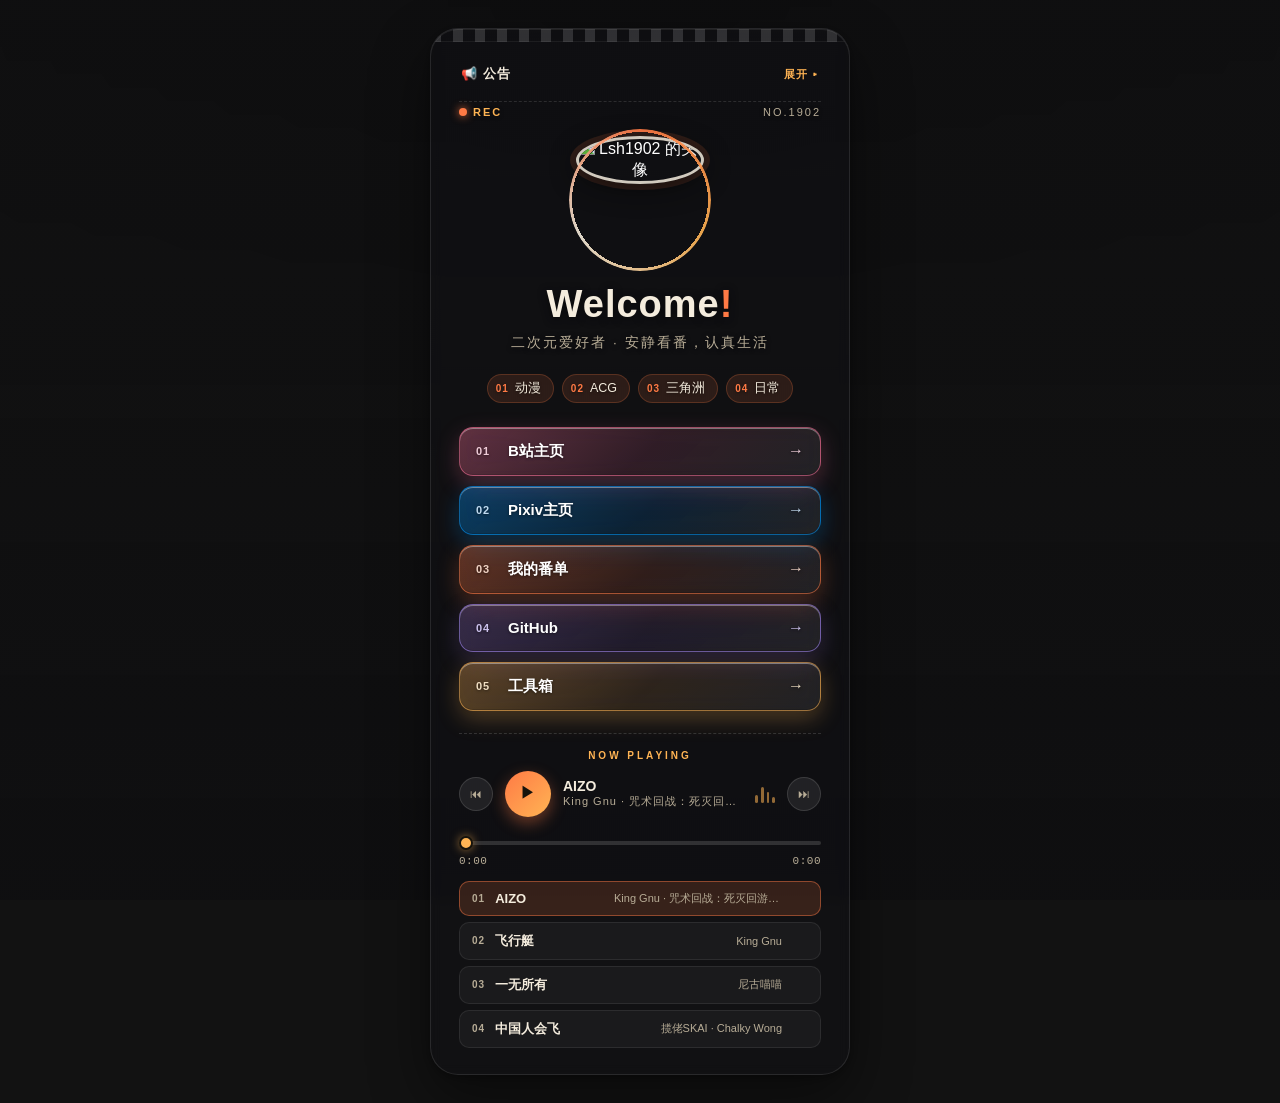
==== commit 40c0711a: "feat: 主卡透明度再提高 + 5 个主按钮液态玻璃主题色化 - .card：--panel 0.40->0.30，backdrop-filter blur 8->6px（含 -webkit-），-" ====
--- a/index.html
+++ b/index.html
@@ -25,7 +25,10 @@
       --accent-2: #ffb454;   /* 琥珀 */
       --bili: #fb7299;       /* B站品牌粉 */
       --pixiv: #0096fa;      /* Pixiv 品牌蓝 */
-      --panel: rgba(17, 19, 26, 0.40);
+      --love: #ff7a45;       /* 番单：沿用暖橙强调色 */
+      --gh: #6e5494;         /* GitHub 品牌紫 */
+      --tools: #ffb454;      /* 工具箱：沿用琥珀橙 */
+      --panel: rgba(17, 19, 26, 0.30);
       --panel-border: rgba(255, 255, 255, 0.1);
       --ease-out: cubic-bezier(0.22, 1, 0.36, 1);
     }
@@ -110,8 +113,8 @@
     .card {
       position: relative;
       background: var(--panel);
-      backdrop-filter: blur(8px) saturate(1.15);
-      -webkit-backdrop-filter: blur(8px) saturate(1.15);
+      backdrop-filter: blur(6px) saturate(1.15);
+      -webkit-backdrop-filter: blur(6px) saturate(1.15);
       border-radius: 28px;
       padding: 30px 28px 26px;
       box-shadow:
@@ -122,7 +125,7 @@
       text-align: center;
       overflow: hidden;
       /* 适配Dark Reader的卡片背景 */
-      --darkreader-inline-bgcolor: rgba(17, 19, 26, 0.40) !important;
+      --darkreader-inline-bgcolor: rgba(17, 19, 26, 0.30) !important;
       --darkreader-inline-border: 1px solid rgba(90, 90, 110, 0.4) !important;
     }
 
@@ -251,6 +254,7 @@
       border-radius: 999px;
       font-size: 12.5px;
       font-weight: 500;
+      text-shadow: 0 1px 3px rgba(0, 0, 0, 0.45);
       --darkreader-inline-bgcolor: rgba(255, 122, 69, 0.12) !important;
       --darkreader-inline-color: #f4ecdd !important;
       --darkreader-inline-border: 1px solid rgba(255, 122, 69, 0.22) !important;
@@ -270,7 +274,11 @@
       gap: 10px;
       margin-bottom: 22px;
     }
+    /* ===== 液态玻璃按钮：中性玻璃基底，各按钮由下方主题色 tint 覆盖 ===== */
     .btn {
+      position: relative;
+      overflow: hidden;
+      isolation: isolate;
       display: flex;
       align-items: center;
       gap: 12px;
@@ -280,16 +288,47 @@
       font-weight: 600;
       font-size: 15px;
       color: var(--ink);
-      background: rgba(255, 255, 255, 0.06);
-      border: 1px solid rgba(255, 255, 255, 0.1);
+      /* 玻璃体：斜向半透明渐变 + 顶部高光 */
+      background: linear-gradient(
+        135deg,
+        rgba(255, 255, 255, 0.13) 0%,
+        rgba(255, 255, 255, 0.05) 50%,
+        rgba(255, 255, 255, 0.09) 100%
+      );
+      backdrop-filter: blur(10px) saturate(1.5);
+      -webkit-backdrop-filter: blur(10px) saturate(1.5);
+      border: 1px solid rgba(255, 255, 255, 0.18);
       min-height: 48px;
+      box-shadow:
+        0 8px 22px rgba(0, 0, 0, 0.28),
+        inset 0 1px 0 rgba(255, 255, 255, 0.26),
+        inset 0 -1px 0 rgba(0, 0, 0, 0.14);
       transition: transform 0.25s var(--ease-out), background 0.25s, box-shadow 0.25s, border-color 0.25s;
-      text-shadow: 0 1px 3px rgba(0, 0, 0, 0.4);
-      --darkreader-inline-bgcolor: rgba(255, 255, 255, 0.06) !important;
+      text-shadow: 0 1px 3px rgba(0, 0, 0, 0.45);
+      --darkreader-inline-bgimage: none !important;
+      --darkreader-inline-bgcolor: rgba(255, 255, 255, 0.09) !important;
       --darkreader-inline-color: #f4ecdd !important;
-      --darkreader-inline-border: 1px solid rgba(255, 255, 255, 0.1) !important;
-    }
+      --darkreader-inline-border: 1px solid rgba(255, 255, 255, 0.18) !important;
+    }
+    /* 液态光泽扫过层：hover 自左向右掠过，不拦截点击、不遮挡文字 */
+    .btn::before {
+      content: '';
+      position: absolute;
+      top: -12%;
+      left: -70%;
+      width: 55%;
+      height: 124%;
+      background: linear-gradient(100deg, transparent 0%, rgba(255, 255, 255, 0.34) 50%, transparent 100%);
+      transform: skewX(-18deg);
+      opacity: 0;
+      pointer-events: none;
+      transition: left 0.65s var(--ease-out), opacity 0.3s;
+      z-index: 1;
+    }
+    .btn:hover::before { left: 135%; opacity: 1; }
     .btn .idx {
+      position: relative;
+      z-index: 2;
       font-size: 11px;
       font-weight: 800;
       letter-spacing: 1px;
@@ -299,20 +338,32 @@
       --darkreader-inline-color: #b8ad97 !important;
     }
     .btn .label {
+      position: relative;
+      z-index: 2;
       flex: 1;
       text-align: left;
     }
     .btn .arrow {
+      position: relative;
+      z-index: 2;
       font-size: 16px;
       color: var(--ink-dim);
       transition: transform 0.25s var(--ease-out), color 0.25s;
       --darkreader-inline-color: #b8ad97 !important;
     }
     .btn:hover {
-      transform: translateX(4px);
-      background: rgba(255, 122, 69, 0.14);
-      border-color: rgba(255, 122, 69, 0.4);
-      box-shadow: 0 6px 18px rgba(0, 0, 0, 0.25);
+      transform: translateY(-2px);
+      background: linear-gradient(
+        135deg,
+        rgba(255, 255, 255, 0.2) 0%,
+        rgba(255, 255, 255, 0.08) 50%,
+        rgba(255, 255, 255, 0.13) 100%
+      );
+      border-color: rgba(255, 255, 255, 0.3);
+      box-shadow:
+        0 14px 30px rgba(0, 0, 0, 0.34),
+        inset 0 1px 0 rgba(255, 255, 255, 0.34),
+        inset 0 -1px 0 rgba(0, 0, 0, 0.16);
     }
     .btn:hover .arrow {
       transform: translateX(3px);
@@ -320,45 +371,138 @@
       --darkreader-inline-color: #ff7a45 !important;
     }
     .btn:active {
-      transform: translateX(1px) scale(0.99);
-    }
-    /* B站品牌粉突出 */
+      transform: translateY(0) scale(0.99);
+    }
+    /* ===== 主题色 tinted 液态玻璃：5 个主按钮各按品牌色着色 ===== */
+    /* 01 B站：品牌粉 #fb7299 */
     .btn-bilibili {
-      background: linear-gradient(135deg, var(--bili), #f93d78);
-      border: none;
+      background: linear-gradient(135deg, rgba(251, 114, 153, 0.34) 0%, rgba(251, 114, 153, 0.14) 52%, rgba(255, 255, 255, 0.08) 100%);
+      border-color: rgba(251, 114, 153, 0.55);
       color: #fff;
-      box-shadow: 0 8px 20px rgba(251, 114, 153, 0.3);
-      --darkreader-inline-bgimage: none !important;
-      --darkreader-inline-bgcolor: #fb7299 !important;
+      box-shadow:
+        0 8px 22px rgba(251, 114, 153, 0.26),
+        0 2px 6px rgba(0, 0, 0, 0.24),
+        inset 0 1px 0 rgba(255, 255, 255, 0.38),
+        inset 0 -1px 0 rgba(0, 0, 0, 0.14);
+      --darkreader-inline-bgcolor: rgba(251, 114, 153, 0.30) !important;
       --darkreader-inline-color: #fff !important;
+      --darkreader-inline-border: 1px solid rgba(251, 114, 153, 0.55) !important;
     }
     .btn-bilibili:hover {
-      background: linear-gradient(135deg, #fb85a8, #f42e6f);
-      transform: translateY(-2px) translateX(0);
-      box-shadow: 0 12px 26px rgba(251, 114, 153, 0.4);
-      --darkreader-inline-bgcolor: #fb85a8 !important;
-    }
-    .btn-bilibili .idx, .btn-bilibili .arrow { color: rgba(255, 255, 255, 0.85); }
+      background: linear-gradient(135deg, rgba(251, 114, 153, 0.48) 0%, rgba(251, 114, 153, 0.22) 52%, rgba(255, 255, 255, 0.10) 100%);
+      border-color: rgba(251, 114, 153, 0.80);
+      box-shadow:
+        0 14px 30px rgba(251, 114, 153, 0.40),
+        inset 0 1px 0 rgba(255, 255, 255, 0.44),
+        inset 0 -1px 0 rgba(0, 0, 0, 0.16);
+      --darkreader-inline-bgcolor: rgba(251, 114, 153, 0.42) !important;
+    }
+    .btn-bilibili .idx, .btn-bilibili .arrow { color: rgba(255, 219, 231, 0.92); }
     .btn-bilibili:hover .arrow { color: #fff; }
 
-    /* Pixiv 品牌蓝突出 */
+    /* 02 Pixiv：品牌蓝 #0096fa */
     .btn-pixiv {
-      background: linear-gradient(135deg, var(--pixiv), #0073d2);
-      border: none;
+      background: linear-gradient(135deg, rgba(0, 150, 250, 0.34) 0%, rgba(0, 150, 250, 0.14) 52%, rgba(255, 255, 255, 0.08) 100%);
+      border-color: rgba(0, 150, 250, 0.55);
       color: #fff;
-      box-shadow: 0 8px 20px rgba(0, 150, 246, 0.3);
-      --darkreader-inline-bgimage: none !important;
-      --darkreader-inline-bgcolor: #0096fa !important;
+      box-shadow:
+        0 8px 22px rgba(0, 150, 250, 0.26),
+        0 2px 6px rgba(0, 0, 0, 0.24),
+        inset 0 1px 0 rgba(255, 255, 255, 0.38),
+        inset 0 -1px 0 rgba(0, 0, 0, 0.14);
+      --darkreader-inline-bgcolor: rgba(0, 150, 250, 0.30) !important;
       --darkreader-inline-color: #fff !important;
+      --darkreader-inline-border: 1px solid rgba(0, 150, 250, 0.55) !important;
     }
     .btn-pixiv:hover {
-      background: linear-gradient(135deg, #1aa3ff, #0069c4);
-      transform: translateY(-2px) translateX(0);
-      box-shadow: 0 12px 26px rgba(0, 150, 246, 0.45);
-      --darkreader-inline-bgcolor: #1aa3ff !important;
-    }
-    .btn-pixiv .idx, .btn-pixiv .arrow { color: rgba(255, 255, 255, 0.85); }
+      background: linear-gradient(135deg, rgba(0, 150, 250, 0.48) 0%, rgba(0, 150, 250, 0.22) 52%, rgba(255, 255, 255, 0.10) 100%);
+      border-color: rgba(0, 150, 250, 0.80);
+      box-shadow:
+        0 14px 30px rgba(0, 150, 250, 0.42),
+        inset 0 1px 0 rgba(255, 255, 255, 0.44),
+        inset 0 -1px 0 rgba(0, 0, 0, 0.16);
+      --darkreader-inline-bgcolor: rgba(0, 150, 250, 0.42) !important;
+    }
+    .btn-pixiv .idx, .btn-pixiv .arrow { color: rgba(208, 234, 255, 0.92); }
     .btn-pixiv:hover .arrow { color: #fff; }
+
+    /* 03 我的番单：沿用暖橙主题色变量 --accent */
+    .btn-love {
+      background: linear-gradient(135deg, rgba(255, 122, 69, 0.34) 0%, rgba(255, 122, 69, 0.14) 52%, rgba(255, 255, 255, 0.08) 100%);
+      border-color: rgba(255, 122, 69, 0.55);
+      color: #fff;
+      box-shadow:
+        0 8px 22px rgba(255, 122, 69, 0.26),
+        0 2px 6px rgba(0, 0, 0, 0.24),
+        inset 0 1px 0 rgba(255, 255, 255, 0.38),
+        inset 0 -1px 0 rgba(0, 0, 0, 0.14);
+      --darkreader-inline-bgcolor: rgba(255, 122, 69, 0.30) !important;
+      --darkreader-inline-color: #fff !important;
+      --darkreader-inline-border: 1px solid rgba(255, 122, 69, 0.55) !important;
+    }
+    .btn-love:hover {
+      background: linear-gradient(135deg, rgba(255, 122, 69, 0.48) 0%, rgba(255, 122, 69, 0.22) 52%, rgba(255, 255, 255, 0.10) 100%);
+      border-color: rgba(255, 122, 69, 0.80);
+      box-shadow:
+        0 14px 30px rgba(255, 122, 69, 0.40),
+        inset 0 1px 0 rgba(255, 255, 255, 0.44),
+        inset 0 -1px 0 rgba(0, 0, 0, 0.16);
+      --darkreader-inline-bgcolor: rgba(255, 122, 69, 0.42) !important;
+    }
+    .btn-love .idx, .btn-love .arrow { color: rgba(255, 226, 210, 0.92); }
+    .btn-love:hover .arrow { color: #fff; }
+
+    /* 04 GitHub：品牌紫 #6e5494（描边提亮一档保证深底可见） */
+    .btn-github {
+      background: linear-gradient(135deg, rgba(110, 84, 148, 0.42) 0%, rgba(110, 84, 148, 0.18) 52%, rgba(255, 255, 255, 0.08) 100%);
+      border-color: rgba(167, 139, 250, 0.55);
+      color: #fff;
+      box-shadow:
+        0 8px 22px rgba(110, 84, 148, 0.32),
+        0 2px 6px rgba(0, 0, 0, 0.24),
+        inset 0 1px 0 rgba(255, 255, 255, 0.36),
+        inset 0 -1px 0 rgba(0, 0, 0, 0.16);
+      --darkreader-inline-bgcolor: rgba(110, 84, 148, 0.36) !important;
+      --darkreader-inline-color: #fff !important;
+      --darkreader-inline-border: 1px solid rgba(167, 139, 250, 0.55) !important;
+    }
+    .btn-github:hover {
+      background: linear-gradient(135deg, rgba(124, 97, 166, 0.56) 0%, rgba(110, 84, 148, 0.26) 52%, rgba(255, 255, 255, 0.10) 100%);
+      border-color: rgba(190, 168, 255, 0.80);
+      box-shadow:
+        0 14px 30px rgba(124, 97, 166, 0.46),
+        inset 0 1px 0 rgba(255, 255, 255, 0.42),
+        inset 0 -1px 0 rgba(0, 0, 0, 0.18);
+      --darkreader-inline-bgcolor: rgba(124, 97, 166, 0.48) !important;
+    }
+    .btn-github .idx, .btn-github .arrow { color: rgba(220, 209, 255, 0.92); }
+    .btn-github:hover .arrow { color: #fff; }
+
+    /* 05 工具箱：沿用琥珀橙变量 --accent-2 */
+    .btn-tools {
+      background: linear-gradient(135deg, rgba(255, 180, 84, 0.32) 0%, rgba(255, 180, 84, 0.13) 52%, rgba(255, 255, 255, 0.08) 100%);
+      border-color: rgba(255, 180, 84, 0.55);
+      color: #fff;
+      box-shadow:
+        0 8px 22px rgba(255, 180, 84, 0.26),
+        0 2px 6px rgba(0, 0, 0, 0.24),
+        inset 0 1px 0 rgba(255, 255, 255, 0.38),
+        inset 0 -1px 0 rgba(0, 0, 0, 0.14);
+      --darkreader-inline-bgcolor: rgba(255, 180, 84, 0.28) !important;
+      --darkreader-inline-color: #fff !important;
+      --darkreader-inline-border: 1px solid rgba(255, 180, 84, 0.55) !important;
+    }
+    .btn-tools:hover {
+      background: linear-gradient(135deg, rgba(255, 180, 84, 0.46) 0%, rgba(255, 180, 84, 0.21) 52%, rgba(255, 255, 255, 0.10) 100%);
+      border-color: rgba(255, 180, 84, 0.80);
+      box-shadow:
+        0 14px 30px rgba(255, 180, 84, 0.40),
+        inset 0 1px 0 rgba(255, 255, 255, 0.44),
+        inset 0 -1px 0 rgba(0, 0, 0, 0.16);
+      --darkreader-inline-bgcolor: rgba(255, 180, 84, 0.42) !important;
+    }
+    .btn-tools .idx, .btn-tools .arrow { color: rgba(255, 238, 208, 0.92); }
+    .btn-tools:hover .arrow { color: #fff; }
 
     /* ===== 番单面板：紧贴「我的番单」按钮下方展开 ===== */
     .fav-panel {
@@ -870,6 +1014,9 @@
     <div class="bg-slide" data-bg="https://gcore.jsdelivr.net/gh/Lsh1902/Lsh1902.github.io@main/assets/bg/bg4.bin" data-bg-m="https://gcore.jsdelivr.net/gh/Lsh1902/Lsh1902.github.io@main/assets/bg/bg4m.bin" data-mime="image/webp"></div>
     <div class="bg-slide" data-bg="https://gcore.jsdelivr.net/gh/Lsh1902/Lsh1902.github.io@main/assets/bg/bg5.bin" data-bg-m="https://gcore.jsdelivr.net/gh/Lsh1902/Lsh1902.github.io@main/assets/bg/bg5m.bin" data-mime="image/webp"></div>
     <div class="bg-slide" data-bg="https://gcore.jsdelivr.net/gh/Lsh1902/Lsh1902.github.io@main/assets/bg/bg6.bin" data-bg-m="https://gcore.jsdelivr.net/gh/Lsh1902/Lsh1902.github.io@main/assets/bg/bg6m.bin" data-mime="image/webp"></div>
+    <div class="bg-slide" data-bg="https://gcore.jsdelivr.net/gh/Lsh1902/Lsh1902.github.io@main/assets/bg/bg7.bin" data-bg-m="https://gcore.jsdelivr.net/gh/Lsh1902/Lsh1902.github.io@main/assets/bg/bg7m.bin" data-mime="image/webp"></div>
+    <div class="bg-slide" data-bg="https://gcore.jsdelivr.net/gh/Lsh1902/Lsh1902.github.io@main/assets/bg/bg8.bin" data-bg-m="https://gcore.jsdelivr.net/gh/Lsh1902/Lsh1902.github.io@main/assets/bg/bg8m.bin" data-mime="image/webp"></div>
+    <div class="bg-slide" data-bg="https://gcore.jsdelivr.net/gh/Lsh1902/Lsh1902.github.io@main/assets/bg/bg9.bin" data-bg-m="https://gcore.jsdelivr.net/gh/Lsh1902/Lsh1902.github.io@main/assets/bg/bg9m.bin" data-mime="image/webp"></div>
   </div>
 
   <div class="container">
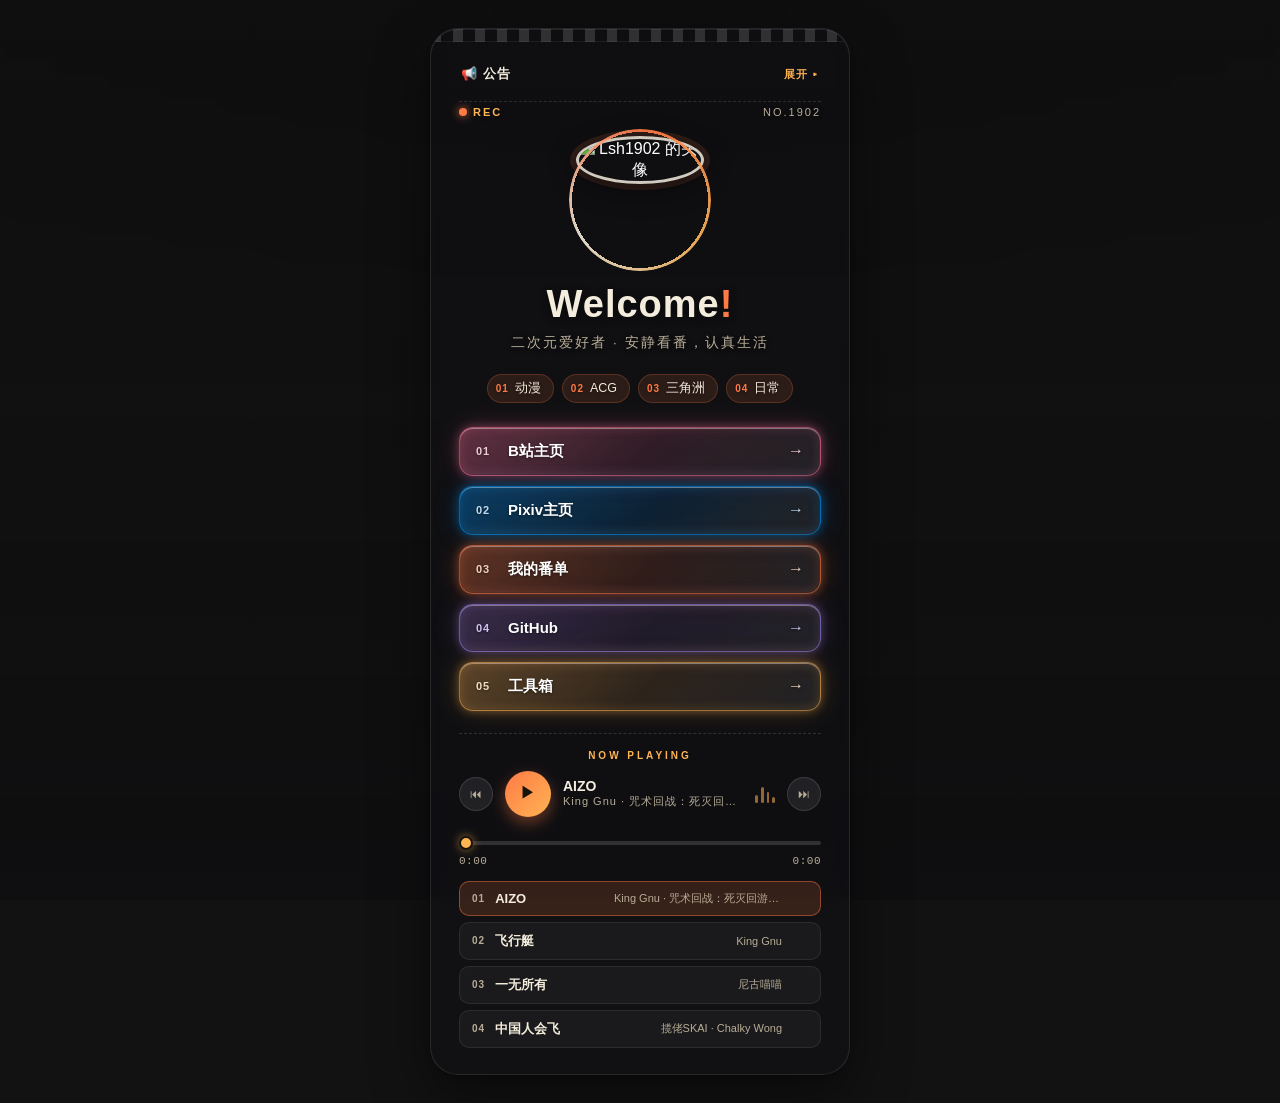
==== commit 53d6feef: "feat(ui): 5 个主按钮按主题色添加常态自发光与呼吸动画 - 各按钮在液态玻璃基底上叠加两层主题色外光晕（0 0 10px + 0 0 26px 低位 alpha）+ inset 内发光微光 " ====
--- a/index.html
+++ b/index.html
@@ -379,11 +379,20 @@
       background: linear-gradient(135deg, rgba(251, 114, 153, 0.34) 0%, rgba(251, 114, 153, 0.14) 52%, rgba(255, 255, 255, 0.08) 100%);
       border-color: rgba(251, 114, 153, 0.55);
       color: #fff;
+      /* 自发光：主题色外光晕（两层）+ 内发光微光，配 btn-glow-bilibili 呼吸动画 */
       box-shadow:
-        0 8px 22px rgba(251, 114, 153, 0.26),
-        0 2px 6px rgba(0, 0, 0, 0.24),
+        0 0 10px rgba(251, 114, 153, 0.38),
+        0 0 26px rgba(251, 114, 153, 0.22),
+        0 6px 20px rgba(0, 0, 0, 0.26),
+        inset 0 0 12px rgba(251, 114, 153, 0.20),
         inset 0 1px 0 rgba(255, 255, 255, 0.38),
         inset 0 -1px 0 rgba(0, 0, 0, 0.14);
+      animation: btn-glow-bilibili 3.6s ease-in-out infinite alternate;
+      --darkreader-inline-boxshadow:
+        0 0 10px rgba(251, 114, 153, 0.38),
+        0 0 26px rgba(251, 114, 153, 0.22),
+        0 6px 20px rgba(0, 0, 0, 0.26),
+        inset 0 0 12px rgba(251, 114, 153, 0.20) !important;
       --darkreader-inline-bgcolor: rgba(251, 114, 153, 0.30) !important;
       --darkreader-inline-color: #fff !important;
       --darkreader-inline-border: 1px solid rgba(251, 114, 153, 0.55) !important;
@@ -391,10 +400,20 @@
     .btn-bilibili:hover {
       background: linear-gradient(135deg, rgba(251, 114, 153, 0.48) 0%, rgba(251, 114, 153, 0.22) 52%, rgba(255, 255, 255, 0.10) 100%);
       border-color: rgba(251, 114, 153, 0.80);
+      /* hover/active：自发光增强（停用呼吸动画，改用静态高亮，避免动画覆盖增强值） */
+      animation: none;
       box-shadow:
+        0 0 22px rgba(251, 114, 153, 0.70),
+        0 0 48px rgba(251, 114, 153, 0.40),
         0 14px 30px rgba(251, 114, 153, 0.40),
-        inset 0 1px 0 rgba(255, 255, 255, 0.44),
+        inset 0 0 22px rgba(251, 114, 153, 0.34),
+        inset 0 1px 0 rgba(255, 255, 255, 0.46),
         inset 0 -1px 0 rgba(0, 0, 0, 0.16);
+      --darkreader-inline-boxshadow:
+        0 0 22px rgba(251, 114, 153, 0.70),
+        0 0 48px rgba(251, 114, 153, 0.40),
+        0 14px 30px rgba(251, 114, 153, 0.40),
+        inset 0 0 22px rgba(251, 114, 153, 0.34) !important;
       --darkreader-inline-bgcolor: rgba(251, 114, 153, 0.42) !important;
     }
     .btn-bilibili .idx, .btn-bilibili .arrow { color: rgba(255, 219, 231, 0.92); }
@@ -405,11 +424,20 @@
       background: linear-gradient(135deg, rgba(0, 150, 250, 0.34) 0%, rgba(0, 150, 250, 0.14) 52%, rgba(255, 255, 255, 0.08) 100%);
       border-color: rgba(0, 150, 250, 0.55);
       color: #fff;
+      /* 自发光：主题色外光晕（两层）+ 内发光微光，配 btn-glow-pixiv 呼吸动画 */
       box-shadow:
-        0 8px 22px rgba(0, 150, 250, 0.26),
-        0 2px 6px rgba(0, 0, 0, 0.24),
+        0 0 10px rgba(0, 150, 250, 0.40),
+        0 0 26px rgba(0, 150, 250, 0.24),
+        0 6px 20px rgba(0, 0, 0, 0.26),
+        inset 0 0 12px rgba(0, 150, 250, 0.22),
         inset 0 1px 0 rgba(255, 255, 255, 0.38),
         inset 0 -1px 0 rgba(0, 0, 0, 0.14);
+      animation: btn-glow-pixiv 3.6s ease-in-out infinite alternate;
+      --darkreader-inline-boxshadow:
+        0 0 10px rgba(0, 150, 250, 0.40),
+        0 0 26px rgba(0, 150, 250, 0.24),
+        0 6px 20px rgba(0, 0, 0, 0.26),
+        inset 0 0 12px rgba(0, 150, 250, 0.22) !important;
       --darkreader-inline-bgcolor: rgba(0, 150, 250, 0.30) !important;
       --darkreader-inline-color: #fff !important;
       --darkreader-inline-border: 1px solid rgba(0, 150, 250, 0.55) !important;
@@ -417,10 +445,20 @@
     .btn-pixiv:hover {
       background: linear-gradient(135deg, rgba(0, 150, 250, 0.48) 0%, rgba(0, 150, 250, 0.22) 52%, rgba(255, 255, 255, 0.10) 100%);
       border-color: rgba(0, 150, 250, 0.80);
+      /* hover/active：自发光增强（停用呼吸动画，改用静态高亮，避免动画覆盖增强值） */
+      animation: none;
       box-shadow:
+        0 0 22px rgba(0, 150, 250, 0.72),
+        0 0 48px rgba(0, 150, 250, 0.42),
         0 14px 30px rgba(0, 150, 250, 0.42),
-        inset 0 1px 0 rgba(255, 255, 255, 0.44),
+        inset 0 0 22px rgba(0, 150, 250, 0.36),
+        inset 0 1px 0 rgba(255, 255, 255, 0.46),
         inset 0 -1px 0 rgba(0, 0, 0, 0.16);
+      --darkreader-inline-boxshadow:
+        0 0 22px rgba(0, 150, 250, 0.72),
+        0 0 48px rgba(0, 150, 250, 0.42),
+        0 14px 30px rgba(0, 150, 250, 0.42),
+        inset 0 0 22px rgba(0, 150, 250, 0.36) !important;
       --darkreader-inline-bgcolor: rgba(0, 150, 250, 0.42) !important;
     }
     .btn-pixiv .idx, .btn-pixiv .arrow { color: rgba(208, 234, 255, 0.92); }
@@ -431,11 +469,20 @@
       background: linear-gradient(135deg, rgba(255, 122, 69, 0.34) 0%, rgba(255, 122, 69, 0.14) 52%, rgba(255, 255, 255, 0.08) 100%);
       border-color: rgba(255, 122, 69, 0.55);
       color: #fff;
+      /* 自发光：主题色外光晕（两层）+ 内发光微光，配 btn-glow-love 呼吸动画 */
       box-shadow:
-        0 8px 22px rgba(255, 122, 69, 0.26),
-        0 2px 6px rgba(0, 0, 0, 0.24),
+        0 0 10px rgba(255, 122, 69, 0.40),
+        0 0 26px rgba(255, 122, 69, 0.24),
+        0 6px 20px rgba(0, 0, 0, 0.26),
+        inset 0 0 12px rgba(255, 122, 69, 0.22),
         inset 0 1px 0 rgba(255, 255, 255, 0.38),
         inset 0 -1px 0 rgba(0, 0, 0, 0.14);
+      animation: btn-glow-love 3.6s ease-in-out infinite alternate;
+      --darkreader-inline-boxshadow:
+        0 0 10px rgba(255, 122, 69, 0.40),
+        0 0 26px rgba(255, 122, 69, 0.24),
+        0 6px 20px rgba(0, 0, 0, 0.26),
+        inset 0 0 12px rgba(255, 122, 69, 0.22) !important;
       --darkreader-inline-bgcolor: rgba(255, 122, 69, 0.30) !important;
       --darkreader-inline-color: #fff !important;
       --darkreader-inline-border: 1px solid rgba(255, 122, 69, 0.55) !important;
@@ -443,10 +490,20 @@
     .btn-love:hover {
       background: linear-gradient(135deg, rgba(255, 122, 69, 0.48) 0%, rgba(255, 122, 69, 0.22) 52%, rgba(255, 255, 255, 0.10) 100%);
       border-color: rgba(255, 122, 69, 0.80);
+      /* hover/active：自发光增强（停用呼吸动画，改用静态高亮，避免动画覆盖增强值） */
+      animation: none;
       box-shadow:
-        0 14px 30px rgba(255, 122, 69, 0.40),
-        inset 0 1px 0 rgba(255, 255, 255, 0.44),
+        0 0 22px rgba(255, 122, 69, 0.72),
+        0 0 48px rgba(255, 122, 69, 0.42),
+        0 14px 30px rgba(255, 122, 69, 0.42),
+        inset 0 0 22px rgba(255, 122, 69, 0.36),
+        inset 0 1px 0 rgba(255, 255, 255, 0.46),
         inset 0 -1px 0 rgba(0, 0, 0, 0.16);
+      --darkreader-inline-boxshadow:
+        0 0 22px rgba(255, 122, 69, 0.72),
+        0 0 48px rgba(255, 122, 69, 0.42),
+        0 14px 30px rgba(255, 122, 69, 0.42),
+        inset 0 0 22px rgba(255, 122, 69, 0.36) !important;
       --darkreader-inline-bgcolor: rgba(255, 122, 69, 0.42) !important;
     }
     .btn-love .idx, .btn-love .arrow { color: rgba(255, 226, 210, 0.92); }
@@ -457,11 +514,20 @@
       background: linear-gradient(135deg, rgba(110, 84, 148, 0.42) 0%, rgba(110, 84, 148, 0.18) 52%, rgba(255, 255, 255, 0.08) 100%);
       border-color: rgba(167, 139, 250, 0.55);
       color: #fff;
+      /* 自发光：品牌紫外光晕（提亮一档保证深底可见，两层）+ 内发光微光，配 btn-glow-github 呼吸动画 */
       box-shadow:
-        0 8px 22px rgba(110, 84, 148, 0.32),
-        0 2px 6px rgba(0, 0, 0, 0.24),
+        0 0 10px rgba(146, 118, 196, 0.44),
+        0 0 26px rgba(110, 84, 148, 0.30),
+        0 6px 20px rgba(0, 0, 0, 0.26),
+        inset 0 0 12px rgba(146, 118, 196, 0.24),
         inset 0 1px 0 rgba(255, 255, 255, 0.36),
         inset 0 -1px 0 rgba(0, 0, 0, 0.16);
+      animation: btn-glow-github 3.6s ease-in-out infinite alternate;
+      --darkreader-inline-boxshadow:
+        0 0 10px rgba(146, 118, 196, 0.44),
+        0 0 26px rgba(110, 84, 148, 0.30),
+        0 6px 20px rgba(0, 0, 0, 0.26),
+        inset 0 0 12px rgba(146, 118, 196, 0.24) !important;
       --darkreader-inline-bgcolor: rgba(110, 84, 148, 0.36) !important;
       --darkreader-inline-color: #fff !important;
       --darkreader-inline-border: 1px solid rgba(167, 139, 250, 0.55) !important;
@@ -469,10 +535,20 @@
     .btn-github:hover {
       background: linear-gradient(135deg, rgba(124, 97, 166, 0.56) 0%, rgba(110, 84, 148, 0.26) 52%, rgba(255, 255, 255, 0.10) 100%);
       border-color: rgba(190, 168, 255, 0.80);
+      /* hover/active：自发光增强（停用呼吸动画，改用静态高亮，避免动画覆盖增强值） */
+      animation: none;
       box-shadow:
+        0 0 22px rgba(167, 139, 250, 0.74),
+        0 0 48px rgba(146, 118, 196, 0.42),
         0 14px 30px rgba(124, 97, 166, 0.46),
-        inset 0 1px 0 rgba(255, 255, 255, 0.42),
+        inset 0 0 22px rgba(167, 139, 250, 0.34),
+        inset 0 1px 0 rgba(255, 255, 255, 0.44),
         inset 0 -1px 0 rgba(0, 0, 0, 0.18);
+      --darkreader-inline-boxshadow:
+        0 0 22px rgba(167, 139, 250, 0.74),
+        0 0 48px rgba(146, 118, 196, 0.42),
+        0 14px 30px rgba(124, 97, 166, 0.46),
+        inset 0 0 22px rgba(167, 139, 250, 0.34) !important;
       --darkreader-inline-bgcolor: rgba(124, 97, 166, 0.48) !important;
     }
     .btn-github .idx, .btn-github .arrow { color: rgba(220, 209, 255, 0.92); }
@@ -483,11 +559,20 @@
       background: linear-gradient(135deg, rgba(255, 180, 84, 0.32) 0%, rgba(255, 180, 84, 0.13) 52%, rgba(255, 255, 255, 0.08) 100%);
       border-color: rgba(255, 180, 84, 0.55);
       color: #fff;
+      /* 自发光：主题色外光晕（两层）+ 内发光微光，配 btn-glow-tools 呼吸动画 */
       box-shadow:
-        0 8px 22px rgba(255, 180, 84, 0.26),
-        0 2px 6px rgba(0, 0, 0, 0.24),
+        0 0 10px rgba(255, 180, 84, 0.38),
+        0 0 26px rgba(255, 180, 84, 0.22),
+        0 6px 20px rgba(0, 0, 0, 0.26),
+        inset 0 0 12px rgba(255, 180, 84, 0.20),
         inset 0 1px 0 rgba(255, 255, 255, 0.38),
         inset 0 -1px 0 rgba(0, 0, 0, 0.14);
+      animation: btn-glow-tools 3.6s ease-in-out infinite alternate;
+      --darkreader-inline-boxshadow:
+        0 0 10px rgba(255, 180, 84, 0.38),
+        0 0 26px rgba(255, 180, 84, 0.22),
+        0 6px 20px rgba(0, 0, 0, 0.26),
+        inset 0 0 12px rgba(255, 180, 84, 0.20) !important;
       --darkreader-inline-bgcolor: rgba(255, 180, 84, 0.28) !important;
       --darkreader-inline-color: #fff !important;
       --darkreader-inline-border: 1px solid rgba(255, 180, 84, 0.55) !important;
@@ -495,14 +580,131 @@
     .btn-tools:hover {
       background: linear-gradient(135deg, rgba(255, 180, 84, 0.46) 0%, rgba(255, 180, 84, 0.21) 52%, rgba(255, 255, 255, 0.10) 100%);
       border-color: rgba(255, 180, 84, 0.80);
+      /* hover/active：自发光增强（停用呼吸动画，改用静态高亮，避免动画覆盖增强值） */
+      animation: none;
       box-shadow:
+        0 0 22px rgba(255, 180, 84, 0.70),
+        0 0 48px rgba(255, 180, 84, 0.40),
         0 14px 30px rgba(255, 180, 84, 0.40),
-        inset 0 1px 0 rgba(255, 255, 255, 0.44),
+        inset 0 0 22px rgba(255, 180, 84, 0.34),
+        inset 0 1px 0 rgba(255, 255, 255, 0.46),
         inset 0 -1px 0 rgba(0, 0, 0, 0.16);
+      --darkreader-inline-boxshadow:
+        0 0 22px rgba(255, 180, 84, 0.70),
+        0 0 48px rgba(255, 180, 84, 0.40),
+        0 14px 30px rgba(255, 180, 84, 0.40),
+        inset 0 0 22px rgba(255, 180, 84, 0.34) !important;
       --darkreader-inline-bgcolor: rgba(255, 180, 84, 0.42) !important;
     }
     .btn-tools .idx, .btn-tools .arrow { color: rgba(255, 238, 208, 0.92); }
     .btn-tools:hover .arrow { color: #fff; }
+
+    /* ===== 按钮自发光呼吸动画：3.6s ease-in-out 无限交替，仅动画 box-shadow（移动端友好） ===== */
+    /* 01 B站 #fb7299 */
+    @keyframes btn-glow-bilibili {
+      from {
+        box-shadow:
+          0 0 10px rgba(251, 114, 153, 0.38),
+          0 0 26px rgba(251, 114, 153, 0.22),
+          0 6px 20px rgba(0, 0, 0, 0.26),
+          inset 0 0 12px rgba(251, 114, 153, 0.20),
+          inset 0 1px 0 rgba(255, 255, 255, 0.38),
+          inset 0 -1px 0 rgba(0, 0, 0, 0.14);
+      }
+      to {
+        box-shadow:
+          0 0 18px rgba(251, 114, 153, 0.62),
+          0 0 40px rgba(251, 114, 153, 0.36),
+          0 6px 22px rgba(0, 0, 0, 0.28),
+          inset 0 0 20px rgba(251, 114, 153, 0.32),
+          inset 0 1px 0 rgba(255, 255, 255, 0.44),
+          inset 0 -1px 0 rgba(0, 0, 0, 0.16);
+      }
+    }
+    /* 02 Pixiv #0096fa */
+    @keyframes btn-glow-pixiv {
+      from {
+        box-shadow:
+          0 0 10px rgba(0, 150, 250, 0.40),
+          0 0 26px rgba(0, 150, 250, 0.24),
+          0 6px 20px rgba(0, 0, 0, 0.26),
+          inset 0 0 12px rgba(0, 150, 250, 0.22),
+          inset 0 1px 0 rgba(255, 255, 255, 0.38),
+          inset 0 -1px 0 rgba(0, 0, 0, 0.14);
+      }
+      to {
+        box-shadow:
+          0 0 18px rgba(0, 150, 250, 0.64),
+          0 0 40px rgba(0, 150, 250, 0.38),
+          0 6px 22px rgba(0, 0, 0, 0.28),
+          inset 0 0 20px rgba(0, 150, 250, 0.34),
+          inset 0 1px 0 rgba(255, 255, 255, 0.44),
+          inset 0 -1px 0 rgba(0, 0, 0, 0.16);
+      }
+    }
+    /* 03 我的番单 #ff7a45 */
+    @keyframes btn-glow-love {
+      from {
+        box-shadow:
+          0 0 10px rgba(255, 122, 69, 0.40),
+          0 0 26px rgba(255, 122, 69, 0.24),
+          0 6px 20px rgba(0, 0, 0, 0.26),
+          inset 0 0 12px rgba(255, 122, 69, 0.22),
+          inset 0 1px 0 rgba(255, 255, 255, 0.38),
+          inset 0 -1px 0 rgba(0, 0, 0, 0.14);
+      }
+      to {
+        box-shadow:
+          0 0 18px rgba(255, 122, 69, 0.64),
+          0 0 40px rgba(255, 122, 69, 0.38),
+          0 6px 22px rgba(0, 0, 0, 0.28),
+          inset 0 0 20px rgba(255, 122, 69, 0.34),
+          inset 0 1px 0 rgba(255, 255, 255, 0.44),
+          inset 0 -1px 0 rgba(0, 0, 0, 0.16);
+      }
+    }
+    /* 04 GitHub #6e5494（光晕用提亮档 rgba(146,118,196) 保证深底可见） */
+    @keyframes btn-glow-github {
+      from {
+        box-shadow:
+          0 0 10px rgba(146, 118, 196, 0.44),
+          0 0 26px rgba(110, 84, 148, 0.30),
+          0 6px 20px rgba(0, 0, 0, 0.26),
+          inset 0 0 12px rgba(146, 118, 196, 0.24),
+          inset 0 1px 0 rgba(255, 255, 255, 0.36),
+          inset 0 -1px 0 rgba(0, 0, 0, 0.16);
+      }
+      to {
+        box-shadow:
+          0 0 18px rgba(146, 118, 196, 0.66),
+          0 0 40px rgba(146, 118, 196, 0.40),
+          0 6px 22px rgba(0, 0, 0, 0.28),
+          inset 0 0 20px rgba(146, 118, 196, 0.36),
+          inset 0 1px 0 rgba(255, 255, 255, 0.42),
+          inset 0 -1px 0 rgba(0, 0, 0, 0.18);
+      }
+    }
+    /* 05 工具箱 #ffb454 */
+    @keyframes btn-glow-tools {
+      from {
+        box-shadow:
+          0 0 10px rgba(255, 180, 84, 0.38),
+          0 0 26px rgba(255, 180, 84, 0.22),
+          0 6px 20px rgba(0, 0, 0, 0.26),
+          inset 0 0 12px rgba(255, 180, 84, 0.20),
+          inset 0 1px 0 rgba(255, 255, 255, 0.38),
+          inset 0 -1px 0 rgba(0, 0, 0, 0.14);
+      }
+      to {
+        box-shadow:
+          0 0 18px rgba(255, 180, 84, 0.62),
+          0 0 40px rgba(255, 180, 84, 0.36),
+          0 6px 22px rgba(0, 0, 0, 0.28),
+          inset 0 0 20px rgba(255, 180, 84, 0.32),
+          inset 0 1px 0 rgba(255, 255, 255, 0.44),
+          inset 0 -1px 0 rgba(0, 0, 0, 0.16);
+      }
+    }
 
     /* ===== 番单面板：紧贴「我的番单」按钮下方展开 ===== */
     .fav-panel {
@@ -972,6 +1174,8 @@
       .links { gap: 8px; margin-bottom: 18px; }
       /* 按钮：保持 ≥44px 触摸高度 */
       .btn { padding: 13px 14px; min-height: 48px; font-size: 14px; }
+      /* 小屏自发光：放缓呼吸节奏至 4s，降低高频重绘开销 */
+      .links .btn { animation-duration: 4s; }
       /* 番单面板：收窄内边距，条目保持可点按高度 */
       .fav-panel { padding: 14px 12px 6px; }
       .fav-item { padding: 11px 12px; }
@@ -1000,6 +1204,8 @@
       .eq span { animation: none; }
       .bg-slide { transition: opacity 0.3s ease-in-out !important; }
       .btn, .control-btn, .arrow { transition: none; }
+      /* 自发光降级：保留静态主题色光晕（box-shadow 常态值），仅关闭呼吸动画 */
+      .links .btn { animation: none; }
     }
   </style>
 </head>
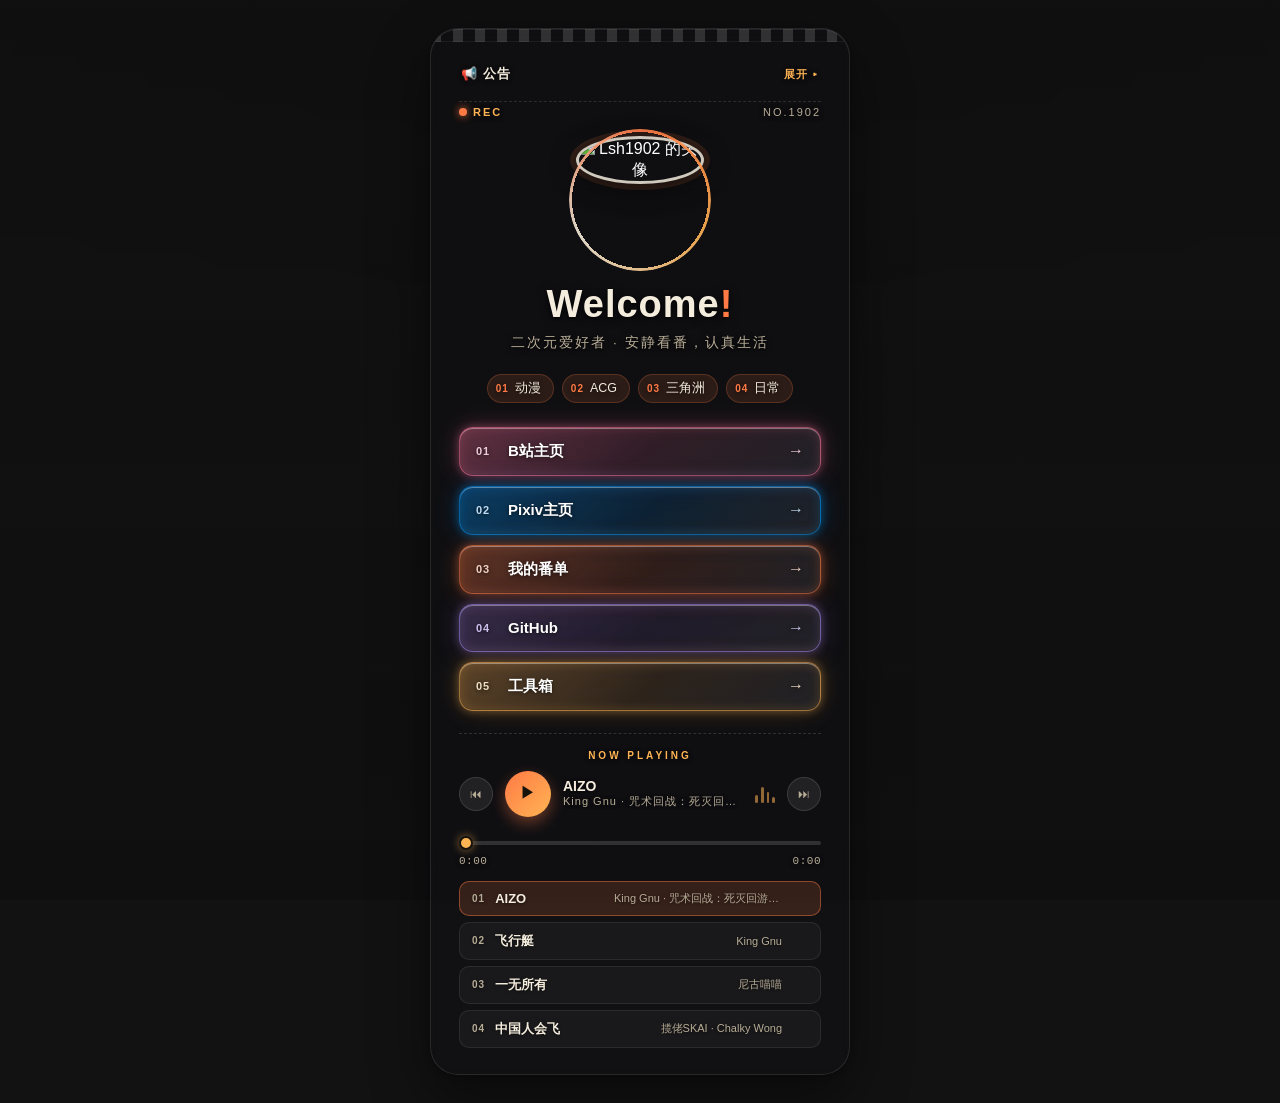
==== commit d5617436: "feat(ui): 主卡透明度再提高（--panel 0.20 / blur 4px）并增强卡内文字可读性 - --panel: rgba(17,19,26,0.30) -> rgba(17,19,2" ====
--- a/index.html
+++ b/index.html
@@ -28,7 +28,7 @@
       --love: #ff7a45;       /* 番单：沿用暖橙强调色 */
       --gh: #6e5494;         /* GitHub 品牌紫 */
       --tools: #ffb454;      /* 工具箱：沿用琥珀橙 */
-      --panel: rgba(17, 19, 26, 0.30);
+      --panel: rgba(17, 19, 26, 0.20);
       --panel-border: rgba(255, 255, 255, 0.1);
       --ease-out: cubic-bezier(0.22, 1, 0.36, 1);
     }
@@ -93,8 +93,8 @@
       width: 100%;
       height: 100%;
       background:
-        radial-gradient(120% 80% at 50% 0%, rgba(0, 0, 0, 0.10) 0%, transparent 55%),
-        linear-gradient(180deg, rgba(10, 10, 14, 0.28) 0%, rgba(10, 10, 14, 0.16) 45%, rgba(10, 10, 14, 0.38) 100%);
+        radial-gradient(120% 80% at 50% 0%, rgba(0, 0, 0, 0.07) 0%, transparent 55%),
+        linear-gradient(180deg, rgba(10, 10, 14, 0.22) 0%, rgba(10, 10, 14, 0.12) 45%, rgba(10, 10, 14, 0.30) 100%);
       pointer-events: none;
       z-index: -1;
       /* 豁免Dark Reader修改 */
@@ -113,8 +113,8 @@
     .card {
       position: relative;
       background: var(--panel);
-      backdrop-filter: blur(6px) saturate(1.15);
-      -webkit-backdrop-filter: blur(6px) saturate(1.15);
+      backdrop-filter: blur(4px) saturate(1.15);
+      -webkit-backdrop-filter: blur(4px) saturate(1.15);
       border-radius: 28px;
       padding: 30px 28px 26px;
       box-shadow:
@@ -125,7 +125,7 @@
       text-align: center;
       overflow: hidden;
       /* 适配Dark Reader的卡片背景 */
-      --darkreader-inline-bgcolor: rgba(17, 19, 26, 0.30) !important;
+      --darkreader-inline-bgcolor: rgba(17, 19, 26, 0.20) !important;
       --darkreader-inline-border: 1px solid rgba(90, 90, 110, 0.4) !important;
     }
 
@@ -157,7 +157,7 @@
       letter-spacing: 2px;
       color: var(--ink-dim);
       text-transform: uppercase;
-      text-shadow: 0 1px 4px rgba(0, 0, 0, 0.45);
+      text-shadow: 0 1px 5px rgba(0, 0, 0, 0.65);
       --darkreader-inline-color: #b8ad97 !important;
     }
     .card-top .rec {
@@ -219,7 +219,7 @@
       color: var(--ink);
       margin-bottom: 6px;
       line-height: 1.2;
-      text-shadow: 0 2px 8px rgba(0, 0, 0, 0.55);
+      text-shadow: 0 2px 10px rgba(0, 0, 0, 0.72), 0 1px 2px rgba(0, 0, 0, 0.55);
       --darkreader-inline-color: #f4ecdd !important;
     }
     .name .dot {
@@ -231,7 +231,7 @@
       letter-spacing: 2px;
       color: var(--ink-dim);
       margin-bottom: 22px;
-      text-shadow: 0 1px 5px rgba(0, 0, 0, 0.5);
+      text-shadow: 0 1px 6px rgba(0, 0, 0, 0.7), 0 1px 2px rgba(0, 0, 0, 0.45);
       --darkreader-inline-color: #b8ad97 !important;
     }
 
@@ -254,7 +254,7 @@
       border-radius: 999px;
       font-size: 12.5px;
       font-weight: 500;
-      text-shadow: 0 1px 3px rgba(0, 0, 0, 0.45);
+      text-shadow: 0 1px 4px rgba(0, 0, 0, 0.62);
       --darkreader-inline-bgcolor: rgba(255, 122, 69, 0.12) !important;
       --darkreader-inline-color: #f4ecdd !important;
       --darkreader-inline-border: 1px solid rgba(255, 122, 69, 0.22) !important;
@@ -304,7 +304,7 @@
         inset 0 1px 0 rgba(255, 255, 255, 0.26),
         inset 0 -1px 0 rgba(0, 0, 0, 0.14);
       transition: transform 0.25s var(--ease-out), background 0.25s, box-shadow 0.25s, border-color 0.25s;
-      text-shadow: 0 1px 3px rgba(0, 0, 0, 0.45);
+      text-shadow: 0 1px 4px rgba(0, 0, 0, 0.62);
       --darkreader-inline-bgimage: none !important;
       --darkreader-inline-bgcolor: rgba(255, 255, 255, 0.09) !important;
       --darkreader-inline-color: #f4ecdd !important;
@@ -772,6 +772,7 @@
       font-weight: 700;
       margin-bottom: 10px;
       text-transform: uppercase;
+      text-shadow: 0 1px 4px rgba(0, 0, 0, 0.62);
       --darkreader-inline-color: #ffb454 !important;
     }
     .music-row {
@@ -786,6 +787,7 @@
       font-size: 14px;
       color: var(--ink);
       font-weight: 600;
+      text-shadow: 0 1px 4px rgba(0, 0, 0, 0.62);
       --darkreader-inline-color: #f4ecdd !important;
     }
     .music-title small {
@@ -794,6 +796,7 @@
       font-weight: 400;
       color: var(--ink-dim);
       letter-spacing: 1px;
+      text-shadow: 0 1px 4px rgba(0, 0, 0, 0.55);
       white-space: nowrap;
       overflow: hidden;
       text-overflow: ellipsis;
@@ -943,6 +946,7 @@
       font-size: 11px;
       letter-spacing: 0.5px;
       color: var(--ink-dim);
+      text-shadow: 0 1px 4px rgba(0, 0, 0, 0.6);
       --darkreader-inline-color: #b8ad97 !important;
     }
 
@@ -989,12 +993,14 @@
       font-weight: 800;
       letter-spacing: 1px;
       color: var(--ink-dim);
+      text-shadow: 0 1px 3px rgba(0, 0, 0, 0.55);
       --darkreader-inline-color: #b8ad97 !important;
     }
-    .song-name { flex: 1; font-weight: 600; }
+    .song-name { flex: 1; font-weight: 600; text-shadow: 0 1px 3px rgba(0, 0, 0, 0.55); }
     .song-meta {
       font-size: 11px;
       color: var(--ink-dim);
+      text-shadow: 0 1px 3px rgba(0, 0, 0, 0.55);
       max-width: 50%;
       white-space: nowrap;
       overflow: hidden;
@@ -1031,6 +1037,7 @@
       letter-spacing: 1px;
       cursor: pointer;
       padding: 6px 2px;
+      text-shadow: 0 1px 4px rgba(0, 0, 0, 0.6);
       --darkreader-inline-color: #f4ecdd !important;
     }
     .announce-toggle .arrow {
@@ -1078,6 +1085,7 @@
       font-weight: 600;
       color: var(--ink);
       user-select: none;
+      text-shadow: 0 1px 3px rgba(0, 0, 0, 0.55);
       --darkreader-inline-color: #f4ecdd !important;
     }
     .announce-item summary::-webkit-details-marker { display: none; }
@@ -1108,6 +1116,7 @@
       font-size: 12.5px;
       line-height: 1.7;
       color: var(--ink);
+      text-shadow: 0 1px 3px rgba(0, 0, 0, 0.5);
       --darkreader-inline-color: #f4ecdd !important;
     }
     .announce-content p { margin: 6px 0; }
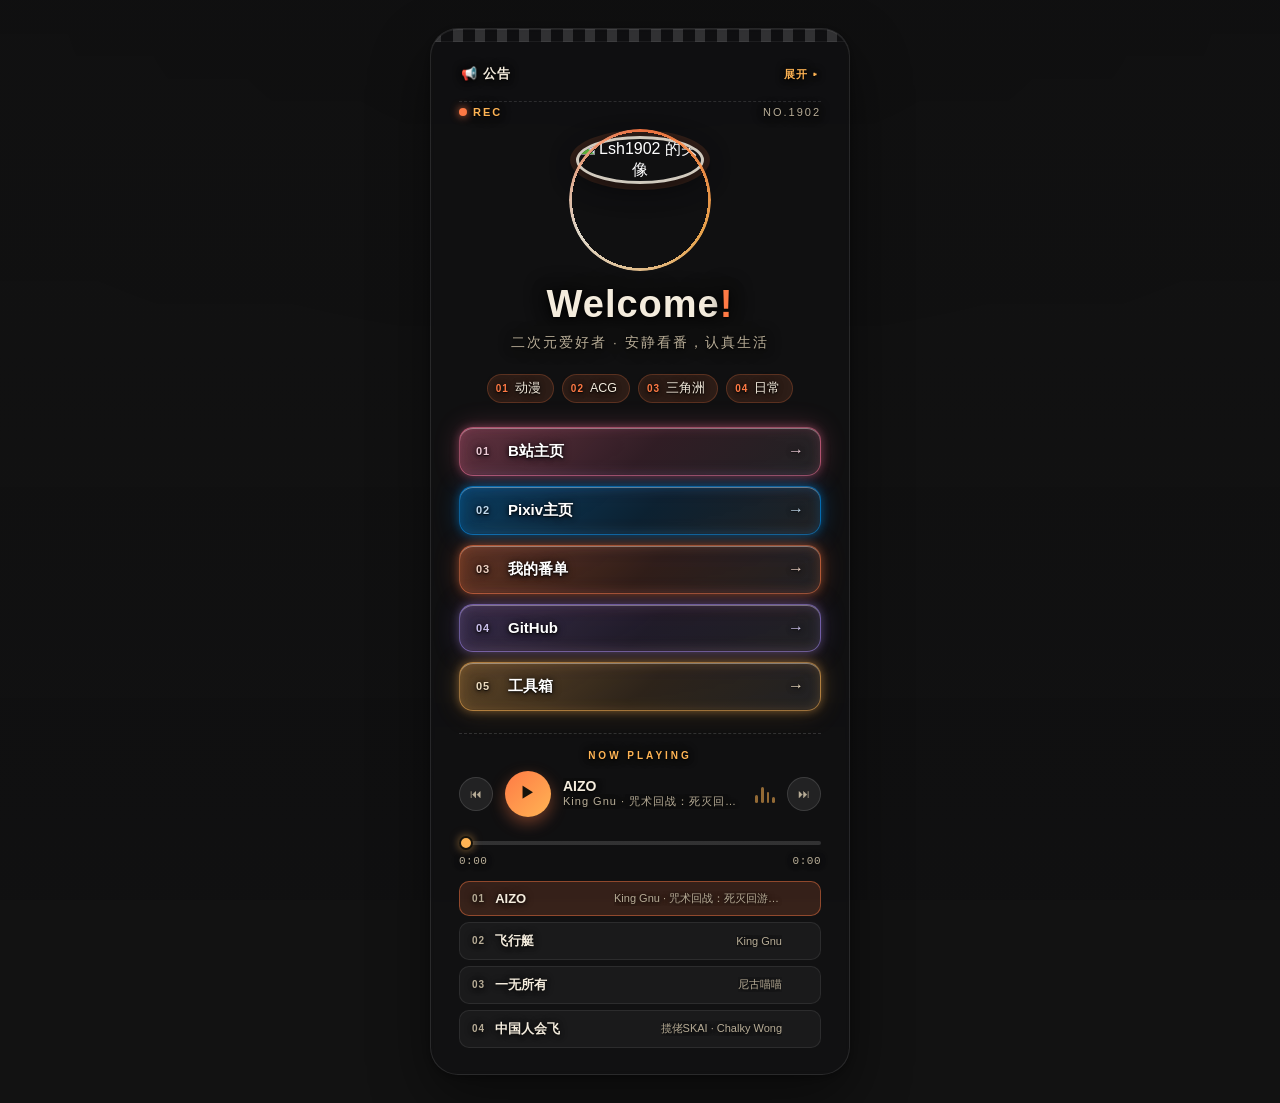
==== commit 52228306: "feat(ui): 主卡透明度继续提高（--panel 0.12 / blur 2px）并强化卡内文字可读性 - .card: var(--panel) rgba(17,19,26,0.20) → r" ====
--- a/index.html
+++ b/index.html
@@ -28,7 +28,7 @@
       --love: #ff7a45;       /* 番单：沿用暖橙强调色 */
       --gh: #6e5494;         /* GitHub 品牌紫 */
       --tools: #ffb454;      /* 工具箱：沿用琥珀橙 */
-      --panel: rgba(17, 19, 26, 0.20);
+      --panel: rgba(17, 19, 26, 0.12);
       --panel-border: rgba(255, 255, 255, 0.1);
       --ease-out: cubic-bezier(0.22, 1, 0.36, 1);
     }
@@ -93,8 +93,8 @@
       width: 100%;
       height: 100%;
       background:
-        radial-gradient(120% 80% at 50% 0%, rgba(0, 0, 0, 0.07) 0%, transparent 55%),
-        linear-gradient(180deg, rgba(10, 10, 14, 0.22) 0%, rgba(10, 10, 14, 0.12) 45%, rgba(10, 10, 14, 0.30) 100%);
+        radial-gradient(120% 80% at 50% 0%, rgba(0, 0, 0, 0.05) 0%, transparent 55%),
+        linear-gradient(180deg, rgba(10, 10, 14, 0.16) 0%, rgba(10, 10, 14, 0.09) 45%, rgba(10, 10, 14, 0.22) 100%);
       pointer-events: none;
       z-index: -1;
       /* 豁免Dark Reader修改 */
@@ -113,8 +113,8 @@
     .card {
       position: relative;
       background: var(--panel);
-      backdrop-filter: blur(4px) saturate(1.15);
-      -webkit-backdrop-filter: blur(4px) saturate(1.15);
+      backdrop-filter: blur(2px) saturate(1.15);
+      -webkit-backdrop-filter: blur(2px) saturate(1.15);
       border-radius: 28px;
       padding: 30px 28px 26px;
       box-shadow:
@@ -125,7 +125,7 @@
       text-align: center;
       overflow: hidden;
       /* 适配Dark Reader的卡片背景 */
-      --darkreader-inline-bgcolor: rgba(17, 19, 26, 0.20) !important;
+      --darkreader-inline-bgcolor: rgba(17, 19, 26, 0.12) !important;
       --darkreader-inline-border: 1px solid rgba(90, 90, 110, 0.4) !important;
     }
 
@@ -157,7 +157,7 @@
       letter-spacing: 2px;
       color: var(--ink-dim);
       text-transform: uppercase;
-      text-shadow: 0 1px 5px rgba(0, 0, 0, 0.65);
+      text-shadow: 0 1px 6px rgba(0, 0, 0, 0.85), 0 0 12px rgba(0, 0, 0, 0.5), 0 1px 1px rgba(0, 0, 0, 0.6);
       --darkreader-inline-color: #b8ad97 !important;
     }
     .card-top .rec {
@@ -219,7 +219,11 @@
       color: var(--ink);
       margin-bottom: 6px;
       line-height: 1.2;
-      text-shadow: 0 2px 10px rgba(0, 0, 0, 0.72), 0 1px 2px rgba(0, 0, 0, 0.55);
+      text-shadow:
+        0 2px 14px rgba(0, 0, 0, 0.9),
+        0 0 22px rgba(0, 0, 0, 0.6),
+        0 1px 3px rgba(0, 0, 0, 0.85),
+        0 0 1px rgba(0, 0, 0, 0.7);
       --darkreader-inline-color: #f4ecdd !important;
     }
     .name .dot {
@@ -231,7 +235,7 @@
       letter-spacing: 2px;
       color: var(--ink-dim);
       margin-bottom: 22px;
-      text-shadow: 0 1px 6px rgba(0, 0, 0, 0.7), 0 1px 2px rgba(0, 0, 0, 0.45);
+      text-shadow: 0 1px 8px rgba(0, 0, 0, 0.9), 0 0 16px rgba(0, 0, 0, 0.6), 0 1px 2px rgba(0, 0, 0, 0.75);
       --darkreader-inline-color: #b8ad97 !important;
     }
 
@@ -254,7 +258,7 @@
       border-radius: 999px;
       font-size: 12.5px;
       font-weight: 500;
-      text-shadow: 0 1px 4px rgba(0, 0, 0, 0.62);
+      text-shadow: 0 1px 5px rgba(0, 0, 0, 0.85), 0 0 10px rgba(0, 0, 0, 0.5), 0 1px 1px rgba(0, 0, 0, 0.6);
       --darkreader-inline-bgcolor: rgba(255, 122, 69, 0.12) !important;
       --darkreader-inline-color: #f4ecdd !important;
       --darkreader-inline-border: 1px solid rgba(255, 122, 69, 0.22) !important;
@@ -304,7 +308,7 @@
         inset 0 1px 0 rgba(255, 255, 255, 0.26),
         inset 0 -1px 0 rgba(0, 0, 0, 0.14);
       transition: transform 0.25s var(--ease-out), background 0.25s, box-shadow 0.25s, border-color 0.25s;
-      text-shadow: 0 1px 4px rgba(0, 0, 0, 0.62);
+      text-shadow: 0 1px 5px rgba(0, 0, 0, 0.85), 0 0 10px rgba(0, 0, 0, 0.45), 0 1px 1px rgba(0, 0, 0, 0.6);
       --darkreader-inline-bgimage: none !important;
       --darkreader-inline-bgcolor: rgba(255, 255, 255, 0.09) !important;
       --darkreader-inline-color: #f4ecdd !important;
@@ -723,6 +727,7 @@
       font-weight: 700;
       color: var(--accent-2);
       margin: 4px 0 8px;
+      text-shadow: 0 1px 5px rgba(0, 0, 0, 0.85), 0 0 10px rgba(0, 0, 0, 0.5);
       --darkreader-inline-color: #ffb454 !important;
     }
     .fav-group + .fav-group { margin-top: 10px; }
@@ -772,7 +777,7 @@
       font-weight: 700;
       margin-bottom: 10px;
       text-transform: uppercase;
-      text-shadow: 0 1px 4px rgba(0, 0, 0, 0.62);
+      text-shadow: 0 1px 5px rgba(0, 0, 0, 0.85), 0 0 10px rgba(0, 0, 0, 0.5), 0 1px 1px rgba(0, 0, 0, 0.6);
       --darkreader-inline-color: #ffb454 !important;
     }
     .music-row {
@@ -787,7 +792,7 @@
       font-size: 14px;
       color: var(--ink);
       font-weight: 600;
-      text-shadow: 0 1px 4px rgba(0, 0, 0, 0.62);
+      text-shadow: 0 1px 5px rgba(0, 0, 0, 0.85), 0 0 10px rgba(0, 0, 0, 0.5), 0 1px 1px rgba(0, 0, 0, 0.6);
       --darkreader-inline-color: #f4ecdd !important;
     }
     .music-title small {
@@ -796,7 +801,7 @@
       font-weight: 400;
       color: var(--ink-dim);
       letter-spacing: 1px;
-      text-shadow: 0 1px 4px rgba(0, 0, 0, 0.55);
+      text-shadow: 0 1px 5px rgba(0, 0, 0, 0.8), 0 0 9px rgba(0, 0, 0, 0.45);
       white-space: nowrap;
       overflow: hidden;
       text-overflow: ellipsis;
@@ -946,7 +951,7 @@
       font-size: 11px;
       letter-spacing: 0.5px;
       color: var(--ink-dim);
-      text-shadow: 0 1px 4px rgba(0, 0, 0, 0.6);
+      text-shadow: 0 1px 5px rgba(0, 0, 0, 0.85), 0 0 9px rgba(0, 0, 0, 0.45);
       --darkreader-inline-color: #b8ad97 !important;
     }
 
@@ -993,14 +998,14 @@
       font-weight: 800;
       letter-spacing: 1px;
       color: var(--ink-dim);
-      text-shadow: 0 1px 3px rgba(0, 0, 0, 0.55);
+      text-shadow: 0 1px 4px rgba(0, 0, 0, 0.8), 0 0 8px rgba(0, 0, 0, 0.45);
       --darkreader-inline-color: #b8ad97 !important;
     }
-    .song-name { flex: 1; font-weight: 600; text-shadow: 0 1px 3px rgba(0, 0, 0, 0.55); }
+    .song-name { flex: 1; font-weight: 600; text-shadow: 0 1px 4px rgba(0, 0, 0, 0.8), 0 0 8px rgba(0, 0, 0, 0.45); }
     .song-meta {
       font-size: 11px;
       color: var(--ink-dim);
-      text-shadow: 0 1px 3px rgba(0, 0, 0, 0.55);
+      text-shadow: 0 1px 4px rgba(0, 0, 0, 0.8), 0 0 8px rgba(0, 0, 0, 0.45);
       max-width: 50%;
       white-space: nowrap;
       overflow: hidden;
@@ -1037,7 +1042,7 @@
       letter-spacing: 1px;
       cursor: pointer;
       padding: 6px 2px;
-      text-shadow: 0 1px 4px rgba(0, 0, 0, 0.6);
+      text-shadow: 0 1px 5px rgba(0, 0, 0, 0.85), 0 0 10px rgba(0, 0, 0, 0.5), 0 1px 1px rgba(0, 0, 0, 0.6);
       --darkreader-inline-color: #f4ecdd !important;
     }
     .announce-toggle .arrow {
@@ -1085,7 +1090,7 @@
       font-weight: 600;
       color: var(--ink);
       user-select: none;
-      text-shadow: 0 1px 3px rgba(0, 0, 0, 0.55);
+      text-shadow: 0 1px 4px rgba(0, 0, 0, 0.8), 0 0 9px rgba(0, 0, 0, 0.45);
       --darkreader-inline-color: #f4ecdd !important;
     }
     .announce-item summary::-webkit-details-marker { display: none; }
@@ -1116,7 +1121,7 @@
       font-size: 12.5px;
       line-height: 1.7;
       color: var(--ink);
-      text-shadow: 0 1px 3px rgba(0, 0, 0, 0.5);
+      text-shadow: 0 1px 4px rgba(0, 0, 0, 0.75), 0 0 9px rgba(0, 0, 0, 0.42);
       --darkreader-inline-color: #f4ecdd !important;
     }
     .announce-content p { margin: 6px 0; }
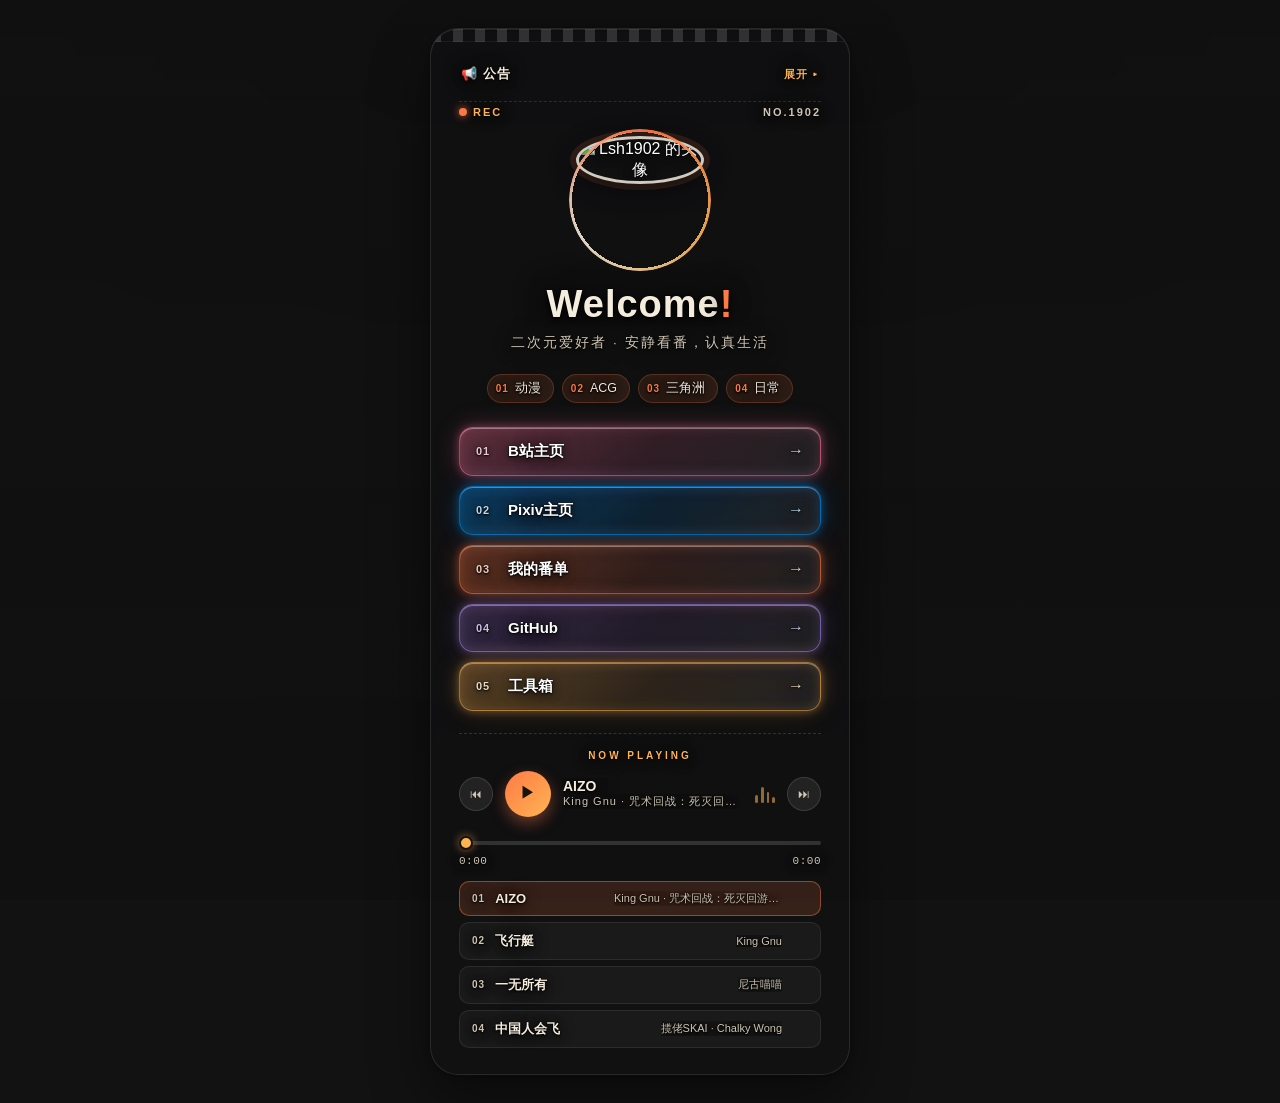
==== commit 8c31738f: "feat(ui): 高透主卡下文字阴影再加强一档并提亮次要文字 - 全局基准：.card 新增 text-shadow（近实描边 + 中距柔和 + 远距扩散），供未单独定义阴影的元素继承 - 阴影升级" ====
--- a/index.html
+++ b/index.html
@@ -20,7 +20,7 @@
     :root {
       color-scheme: dark;    /* 系统深色模式：原生控件使用深色渲染，避免表单/滚动条变亮 */
       --ink: #f4ecdd;        /* 米白主文字 */
-      --ink-dim: #b8ad97;    /* 次级文字 */
+      --ink-dim: #cfc6b4;    /* 次级文字：提亮一档，提升高透卡片下的对比度 */
       --accent: #ff7a45;     /* 暖橙强调 */
       --accent-2: #ffb454;   /* 琥珀 */
       --bili: #fb7299;       /* B站品牌粉 */
@@ -123,6 +123,12 @@
         inset 0 1px 0 rgba(255, 255, 255, 0.08);
       border: 1px solid var(--panel-border);
       text-align: center;
+      /* 全局文字阴影基准：近实描边 + 中距柔和 + 远距扩散（子元素各自的自定义阴影优先） */
+      text-shadow:
+        0 0 1px rgba(0, 0, 0, 0.85),
+        0 1px 2px rgba(0, 0, 0, 0.8),
+        0 2px 8px rgba(0, 0, 0, 0.6),
+        0 0 18px rgba(0, 0, 0, 0.4);
       overflow: hidden;
       /* 适配Dark Reader的卡片背景 */
       --darkreader-inline-bgcolor: rgba(17, 19, 26, 0.12) !important;
@@ -155,10 +161,16 @@
       margin: 2px 0 18px;
       font-size: 11px;
       letter-spacing: 2px;
+      font-weight: 600;
       color: var(--ink-dim);
       text-transform: uppercase;
-      text-shadow: 0 1px 6px rgba(0, 0, 0, 0.85), 0 0 12px rgba(0, 0, 0, 0.5), 0 1px 1px rgba(0, 0, 0, 0.6);
-      --darkreader-inline-color: #b8ad97 !important;
+      /* 近实描边 + 中距柔和 + 远距扩散 */
+      text-shadow:
+        0 0 1px rgba(0, 0, 0, 0.95),
+        0 1px 2px rgba(0, 0, 0, 0.9),
+        0 2px 9px rgba(0, 0, 0, 0.72),
+        0 0 20px rgba(0, 0, 0, 0.48);
+      --darkreader-inline-color: #cfc6b4 !important;
     }
     .card-top .rec {
       display: inline-flex;
@@ -219,11 +231,15 @@
       color: var(--ink);
       margin-bottom: 6px;
       line-height: 1.2;
+      /* 关键标题：轻微描边 + 近实描边 + 中距柔和 + 远距扩散 */
+      -webkit-text-stroke: 1px rgba(0, 0, 0, 0.45);
+      paint-order: stroke fill;
       text-shadow:
-        0 2px 14px rgba(0, 0, 0, 0.9),
-        0 0 22px rgba(0, 0, 0, 0.6),
-        0 1px 3px rgba(0, 0, 0, 0.85),
-        0 0 1px rgba(0, 0, 0, 0.7);
+        0 0 1px rgba(0, 0, 0, 1),
+        0 1px 2px rgba(0, 0, 0, 0.95),
+        0 2px 7px rgba(0, 0, 0, 0.85),
+        0 4px 18px rgba(0, 0, 0, 0.7),
+        0 0 32px rgba(0, 0, 0, 0.55);
       --darkreader-inline-color: #f4ecdd !important;
     }
     .name .dot {
@@ -232,11 +248,16 @@
     }
     .sign {
       font-size: 13.5px;
+      font-weight: 500;
       letter-spacing: 2px;
       color: var(--ink-dim);
       margin-bottom: 22px;
-      text-shadow: 0 1px 8px rgba(0, 0, 0, 0.9), 0 0 16px rgba(0, 0, 0, 0.6), 0 1px 2px rgba(0, 0, 0, 0.75);
-      --darkreader-inline-color: #b8ad97 !important;
+      text-shadow:
+        0 0 1px rgba(0, 0, 0, 0.95),
+        0 1px 2px rgba(0, 0, 0, 0.9),
+        0 2px 10px rgba(0, 0, 0, 0.75),
+        0 0 22px rgba(0, 0, 0, 0.5);
+      --darkreader-inline-color: #cfc6b4 !important;
     }
 
     /* ===== 标签：编号胶囊 ===== */
@@ -258,7 +279,11 @@
       border-radius: 999px;
       font-size: 12.5px;
       font-weight: 500;
-      text-shadow: 0 1px 5px rgba(0, 0, 0, 0.85), 0 0 10px rgba(0, 0, 0, 0.5), 0 1px 1px rgba(0, 0, 0, 0.6);
+      text-shadow:
+        0 0 1px rgba(0, 0, 0, 0.95),
+        0 1px 2px rgba(0, 0, 0, 0.9),
+        0 2px 9px rgba(0, 0, 0, 0.72),
+        0 0 20px rgba(0, 0, 0, 0.48);
       --darkreader-inline-bgcolor: rgba(255, 122, 69, 0.12) !important;
       --darkreader-inline-color: #f4ecdd !important;
       --darkreader-inline-border: 1px solid rgba(255, 122, 69, 0.22) !important;
@@ -308,7 +333,12 @@
         inset 0 1px 0 rgba(255, 255, 255, 0.26),
         inset 0 -1px 0 rgba(0, 0, 0, 0.14);
       transition: transform 0.25s var(--ease-out), background 0.25s, box-shadow 0.25s, border-color 0.25s;
-      text-shadow: 0 1px 5px rgba(0, 0, 0, 0.85), 0 0 10px rgba(0, 0, 0, 0.45), 0 1px 1px rgba(0, 0, 0, 0.6);
+      /* 按钮文字：仅加强阴影（自发光与文字颜色保持不变） */
+      text-shadow:
+        0 0 1px rgba(0, 0, 0, 0.95),
+        0 1px 2px rgba(0, 0, 0, 0.9),
+        0 2px 10px rgba(0, 0, 0, 0.75),
+        0 0 22px rgba(0, 0, 0, 0.5);
       --darkreader-inline-bgimage: none !important;
       --darkreader-inline-bgcolor: rgba(255, 255, 255, 0.09) !important;
       --darkreader-inline-color: #f4ecdd !important;
@@ -339,7 +369,7 @@
       color: var(--ink-dim);
       width: 20px;
       text-align: left;
-      --darkreader-inline-color: #b8ad97 !important;
+      --darkreader-inline-color: #cfc6b4 !important;
     }
     .btn .label {
       position: relative;
@@ -353,7 +383,7 @@
       font-size: 16px;
       color: var(--ink-dim);
       transition: transform 0.25s var(--ease-out), color 0.25s;
-      --darkreader-inline-color: #b8ad97 !important;
+      --darkreader-inline-color: #cfc6b4 !important;
     }
     .btn:hover {
       transform: translateY(-2px);
@@ -727,7 +757,11 @@
       font-weight: 700;
       color: var(--accent-2);
       margin: 4px 0 8px;
-      text-shadow: 0 1px 5px rgba(0, 0, 0, 0.85), 0 0 10px rgba(0, 0, 0, 0.5);
+      text-shadow:
+        0 0 1px rgba(0, 0, 0, 0.95),
+        0 1px 2px rgba(0, 0, 0, 0.9),
+        0 2px 9px rgba(0, 0, 0, 0.72),
+        0 0 20px rgba(0, 0, 0, 0.48);
       --darkreader-inline-color: #ffb454 !important;
     }
     .fav-group + .fav-group { margin-top: 10px; }
@@ -777,7 +811,11 @@
       font-weight: 700;
       margin-bottom: 10px;
       text-transform: uppercase;
-      text-shadow: 0 1px 5px rgba(0, 0, 0, 0.85), 0 0 10px rgba(0, 0, 0, 0.5), 0 1px 1px rgba(0, 0, 0, 0.6);
+      text-shadow:
+        0 0 1px rgba(0, 0, 0, 0.95),
+        0 1px 2px rgba(0, 0, 0, 0.9),
+        0 2px 9px rgba(0, 0, 0, 0.72),
+        0 0 20px rgba(0, 0, 0, 0.48);
       --darkreader-inline-color: #ffb454 !important;
     }
     .music-row {
@@ -792,20 +830,28 @@
       font-size: 14px;
       color: var(--ink);
       font-weight: 600;
-      text-shadow: 0 1px 5px rgba(0, 0, 0, 0.85), 0 0 10px rgba(0, 0, 0, 0.5), 0 1px 1px rgba(0, 0, 0, 0.6);
+      text-shadow:
+        0 0 1px rgba(0, 0, 0, 0.95),
+        0 1px 2px rgba(0, 0, 0, 0.9),
+        0 2px 10px rgba(0, 0, 0, 0.75),
+        0 0 22px rgba(0, 0, 0, 0.5);
       --darkreader-inline-color: #f4ecdd !important;
     }
     .music-title small {
       display: block;
       font-size: 11px;
-      font-weight: 400;
+      font-weight: 500;
       color: var(--ink-dim);
       letter-spacing: 1px;
-      text-shadow: 0 1px 5px rgba(0, 0, 0, 0.8), 0 0 9px rgba(0, 0, 0, 0.45);
+      text-shadow:
+        0 0 1px rgba(0, 0, 0, 0.95),
+        0 1px 2px rgba(0, 0, 0, 0.9),
+        0 2px 8px rgba(0, 0, 0, 0.7),
+        0 0 18px rgba(0, 0, 0, 0.45);
       white-space: nowrap;
       overflow: hidden;
       text-overflow: ellipsis;
-      --darkreader-inline-color: #b8ad97 !important;
+      --darkreader-inline-color: #cfc6b4 !important;
     }
     #trackName {
       display: block;
@@ -848,7 +894,7 @@
       box-shadow: none;
       border: 1px solid rgba(255, 255, 255, 0.12);
       --darkreader-inline-bgcolor: rgba(255, 255, 255, 0.08) !important;
-      --darkreader-inline-color: #b8ad97 !important;
+      --darkreader-inline-color: #cfc6b4 !important;
       --darkreader-inline-border: 1px solid rgba(255, 255, 255, 0.12) !important;
     }
     .control-btn.mini-btn:hover {
@@ -949,10 +995,15 @@
       margin-top: 6px;
       font-family: "SFMono-Regular", Consolas, "Liberation Mono", monospace;
       font-size: 11px;
+      font-weight: 500;
       letter-spacing: 0.5px;
       color: var(--ink-dim);
-      text-shadow: 0 1px 5px rgba(0, 0, 0, 0.85), 0 0 9px rgba(0, 0, 0, 0.45);
-      --darkreader-inline-color: #b8ad97 !important;
+      text-shadow:
+        0 0 1px rgba(0, 0, 0, 0.95),
+        0 1px 2px rgba(0, 0, 0, 0.9),
+        0 2px 8px rgba(0, 0, 0, 0.7),
+        0 0 18px rgba(0, 0, 0, 0.45);
+      --darkreader-inline-color: #cfc6b4 !important;
     }
 
     /* ===== 完整歌曲列表 ===== */
@@ -998,19 +1049,36 @@
       font-weight: 800;
       letter-spacing: 1px;
       color: var(--ink-dim);
-      text-shadow: 0 1px 4px rgba(0, 0, 0, 0.8), 0 0 8px rgba(0, 0, 0, 0.45);
-      --darkreader-inline-color: #b8ad97 !important;
-    }
-    .song-name { flex: 1; font-weight: 600; text-shadow: 0 1px 4px rgba(0, 0, 0, 0.8), 0 0 8px rgba(0, 0, 0, 0.45); }
+      text-shadow:
+        0 0 1px rgba(0, 0, 0, 0.95),
+        0 1px 2px rgba(0, 0, 0, 0.9),
+        0 2px 8px rgba(0, 0, 0, 0.7),
+        0 0 18px rgba(0, 0, 0, 0.45);
+      --darkreader-inline-color: #cfc6b4 !important;
+    }
+    .song-name {
+      flex: 1;
+      font-weight: 600;
+      text-shadow:
+        0 0 1px rgba(0, 0, 0, 0.95),
+        0 1px 2px rgba(0, 0, 0, 0.9),
+        0 2px 8px rgba(0, 0, 0, 0.7),
+        0 0 18px rgba(0, 0, 0, 0.45);
+    }
     .song-meta {
       font-size: 11px;
+      font-weight: 500;
       color: var(--ink-dim);
-      text-shadow: 0 1px 4px rgba(0, 0, 0, 0.8), 0 0 8px rgba(0, 0, 0, 0.45);
+      text-shadow:
+        0 0 1px rgba(0, 0, 0, 0.95),
+        0 1px 2px rgba(0, 0, 0, 0.9),
+        0 2px 8px rgba(0, 0, 0, 0.7),
+        0 0 18px rgba(0, 0, 0, 0.45);
       max-width: 50%;
       white-space: nowrap;
       overflow: hidden;
       text-overflow: ellipsis;
-      --darkreader-inline-color: #b8ad97 !important;
+      --darkreader-inline-color: #cfc6b4 !important;
     }
     .song-state {
       width: 16px;
@@ -1042,7 +1110,11 @@
       letter-spacing: 1px;
       cursor: pointer;
       padding: 6px 2px;
-      text-shadow: 0 1px 5px rgba(0, 0, 0, 0.85), 0 0 10px rgba(0, 0, 0, 0.5), 0 1px 1px rgba(0, 0, 0, 0.6);
+      text-shadow:
+        0 0 1px rgba(0, 0, 0, 0.95),
+        0 1px 2px rgba(0, 0, 0, 0.9),
+        0 2px 9px rgba(0, 0, 0, 0.72),
+        0 0 20px rgba(0, 0, 0, 0.48);
       --darkreader-inline-color: #f4ecdd !important;
     }
     .announce-toggle .arrow {
@@ -1068,7 +1140,7 @@
       font-size: 12px;
       text-align: center;
       padding: 12px 0;
-      --darkreader-inline-color: #b8ad97 !important;
+      --darkreader-inline-color: #cfc6b4 !important;
     }
     .announce-error { color: #e07a5f; --darkreader-inline-color: #e07a5f !important; }
     .announce-item {
@@ -1090,7 +1162,11 @@
       font-weight: 600;
       color: var(--ink);
       user-select: none;
-      text-shadow: 0 1px 4px rgba(0, 0, 0, 0.8), 0 0 9px rgba(0, 0, 0, 0.45);
+      text-shadow:
+        0 0 1px rgba(0, 0, 0, 0.95),
+        0 1px 2px rgba(0, 0, 0, 0.9),
+        0 2px 9px rgba(0, 0, 0, 0.72),
+        0 0 20px rgba(0, 0, 0, 0.48);
       --darkreader-inline-color: #f4ecdd !important;
     }
     .announce-item summary::-webkit-details-marker { display: none; }
@@ -1121,7 +1197,11 @@
       font-size: 12.5px;
       line-height: 1.7;
       color: var(--ink);
-      text-shadow: 0 1px 4px rgba(0, 0, 0, 0.75), 0 0 9px rgba(0, 0, 0, 0.42);
+      text-shadow:
+        0 0 1px rgba(0, 0, 0, 0.92),
+        0 1px 2px rgba(0, 0, 0, 0.85),
+        0 2px 9px rgba(0, 0, 0, 0.68),
+        0 0 20px rgba(0, 0, 0, 0.45);
       --darkreader-inline-color: #f4ecdd !important;
     }
     .announce-content p { margin: 6px 0; }
@@ -1152,7 +1232,7 @@
       padding-left: 10px;
       border-left: 3px solid var(--accent-2);
       color: var(--ink-dim);
-      --darkreader-inline-color: #b8ad97 !important;
+      --darkreader-inline-color: #cfc6b4 !important;
     }
     .announce-content hr {
       border: none;
